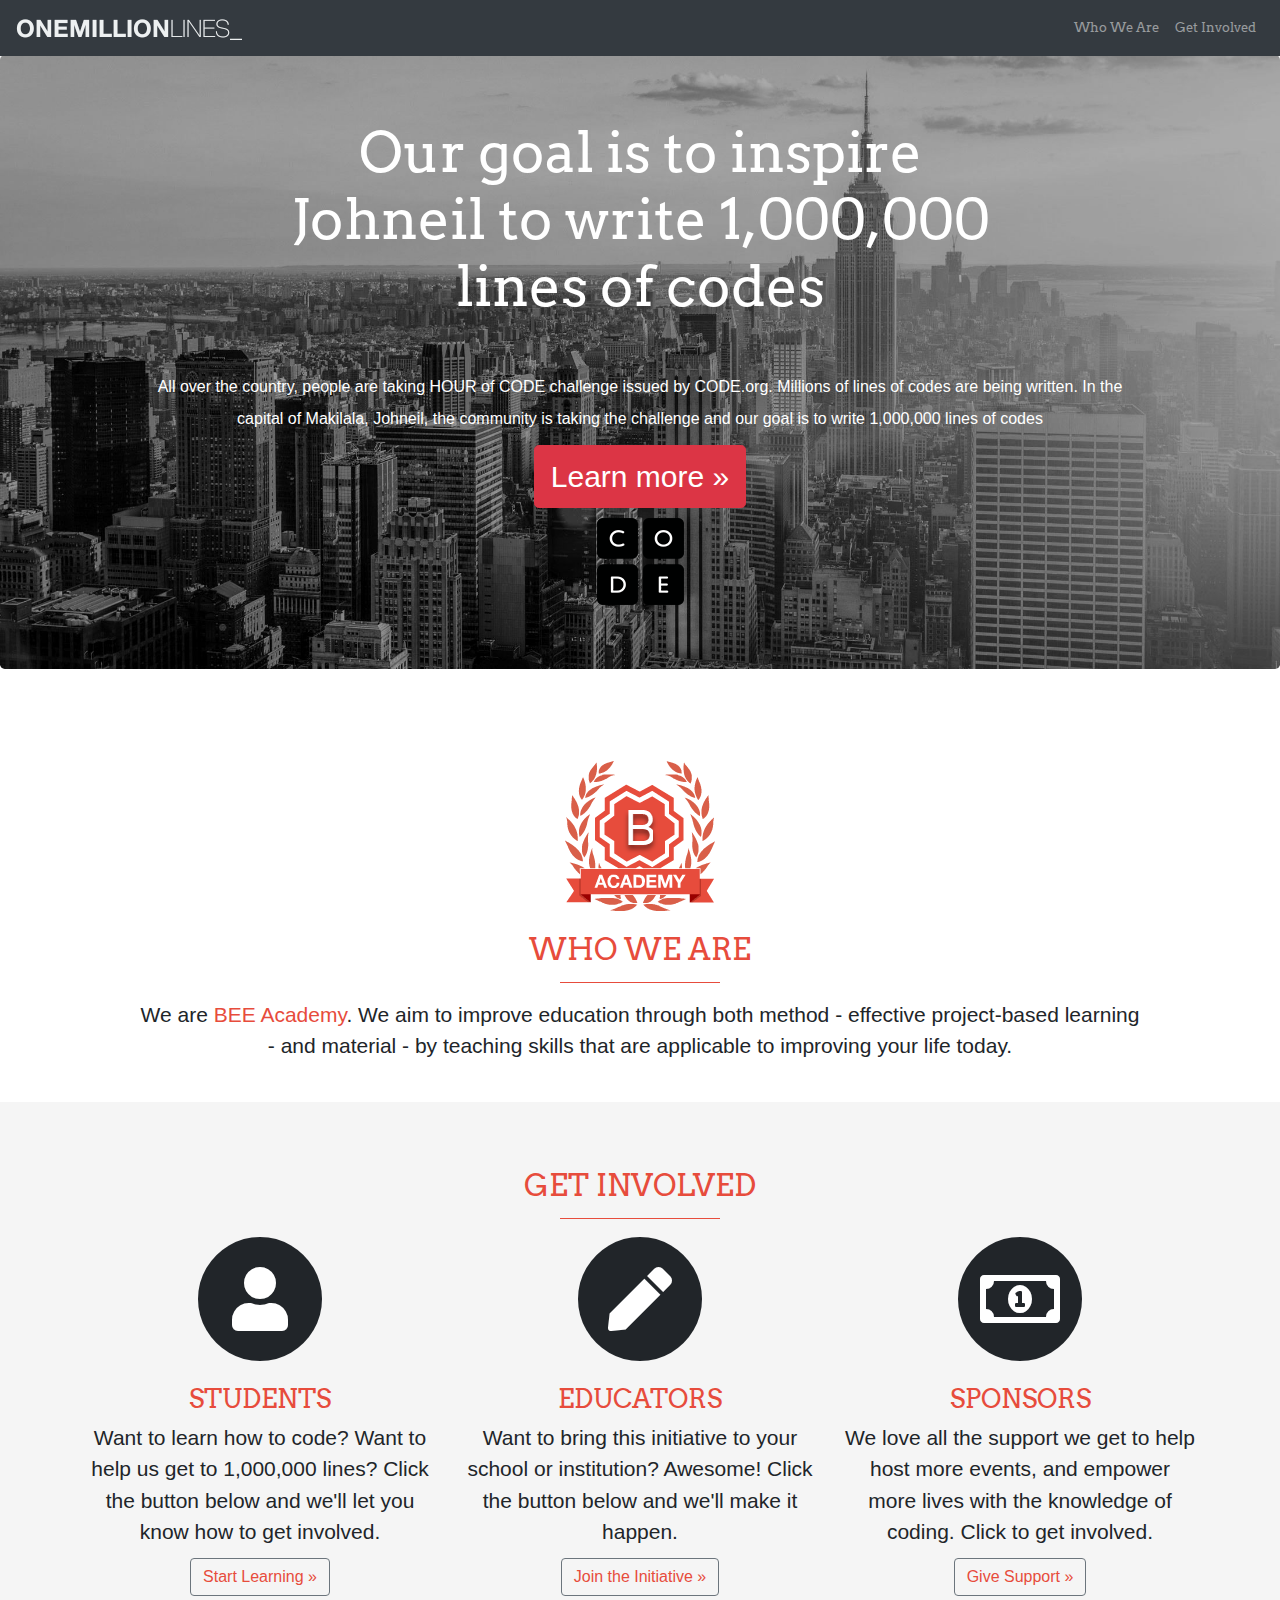
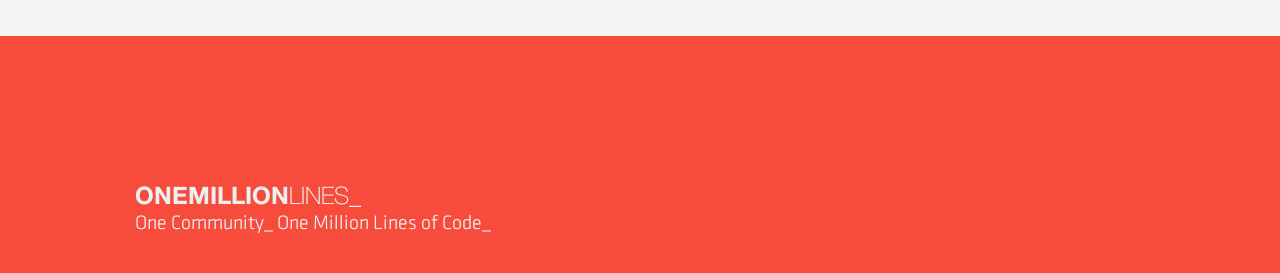
==== index.html @ c3abea28 "removed sample change" ====
<!doctype html>
<html lang="en">
  <head>
    <meta charset="utf-8">
    <meta name="viewport" content="width=device-width, initial-scale=1, shrink-to-fit=no">
    <meta name="description" content="">
    <meta name="author" content="">
    <link rel="icon" href="../../../../favicon.ico">

    <title>One Million Lines</title>

    <!-- Arvo Font and font-awesome -->
    <link href="https://fonts.googleapis.com/css?family=Arvo" rel="stylesheet">
    <link rel="stylesheet" href="fonts/font_awesome/css/all.css">

    <!-- Bootstrap core CSS -->
    <link href="css/bootstrap.min.css" rel="stylesheet">

    <!-- Custom styles for this template -->
    <link href="css/custom.css" rel="stylesheet">
  </head>

  <body data-spy="scroll" data-target=".navbar-collapse" data-offset="50">

    <nav class="navbar navbar-expand-md navbar-dark fixed-top bg-dark">
      <a class="navbar-brand" href="#"><img class="brand_sogo" src="images/top_logo.png" title="SoGo" alt="SoGo" ></a>
      <button class="navbar-toggler" type="button" data-toggle="collapse" data-target="#navbarsExampleDefault" aria-controls="navbarsExampleDefault" aria-expanded="false" aria-label="Toggle navigation">
        <span class="navbar-toggler-icon"></span>
      </button>

      <div class="collapse navbar-collapse" id="navbarsExampleDefault">
        <ul class="navbar-nav ml-auto">
          <li>
            <a class="nav-link" href="#who">Who We Are <span class="sr-only">(current)</span></a>
          </li>
          <li class="nav-item">
            <a class="nav-link" href="#get-involved">Get Involved</a>
          </li>
          <!--<li class="nav-item">
            <a class="nav-link disabled" href="#">Disabled</a>
          </li>-->
          <!--<li class="nav-item dropdown">
            <a class="nav-link dropdown-toggle" href="http://example.com" id="dropdown01" data-toggle="dropdown" aria-haspopup="true" aria-expanded="false">Dropdown</a>
            <div class="dropdown-menu" aria-labelledby="dropdown01">
              <a class="dropdown-item" href="#">Action</a>
              <a class="dropdown-item" href="#">Another action</a>
              <a class="dropdown-item" href="#">Something else here</a>
            </div>
          </li>-->
        </ul>
        <!--<form class="form-inline my-2 my-lg-0">
          <input class="form-control mr-sm-2" type="text" placeholder="Search" aria-label="Search">
          <button class="btn btn-outline-success my-2 my-sm-0" type="submit">Search</button>
        </form>-->
      </div>
    </nav>

    <main role="main">

      <!-- Main jumbotron for a primary marketing message or call to action -->
      <div class="jumbotron">
        <div class="container">
          <h1>Our goal is to inspire <br>Johneil to write 1,000,000</br> lines of codes</h1>         
          <p>All over the country, people are taking <strong>HOUR of CODE</strong> challenge issued by <strong>CODE.org</strong>. Millions of lines of codes are being written. In the capital of Makilala, Johneil, the community is taking the challenge and our goal is to write 1,000,000 lines of codes</p>
          <p><a class="btn btn-danger btn-lg" href="#" role="button">Learn more &raquo;</a></p>
          <img src="images/code.png" title="SoGo Logo" alt="sogo.org">
        </div>
      </div>
    <div id="who">
      <div class="container homepage">
        <img src="images/academy.png" alt="BEE Academy" title="BEE Academy">
        <h2>Who We Are</h2>
        <hr>
        <p>We are <a href="http://www.beeacademy.com" target="_blank">BEE Academy</a>. We aim to improve education through both method - effective project-based learning - and material - by teaching skills that are applicable to improving your life today.</p>

      </div>
    </div>

    <div id="get-involved">
      <div class="container homepage">
        <h2>Get Involved</h2>  
        <hr>    
        <div class="row">
          <div class="col-md-4">
            <span class="fa-stack fa-4x">
              <i class="fa fa-circle fa-stack-2x"></i>
              <i class="fa fa-user fa-stack-1x fa-inverse"></i>
            </span>
            <h3>Students</h3>
            <p class="column">Want to learn how to code? Want to help us get to 1,000,000 lines? Click the button below and we'll let you know how to get involved.</p>
            <p><a class="btn btn-sponsor" href="https://www.google.com/search?source=hp&ei=_tg-W_KwDonT0ATesYGgAw&q=sogo&oq=sogo&gs_l=psy-ab.3..0j0i131k1l2j0l7.1082.1459.0.2026.5.4.0.0.0.0.180.347.0j2.2.0..3..0...1.1.64.psy-ab..3.2.346.0...0.2SlMjYWk6yk" target="_blank" role="button">Start Learning &raquo;</a></p>
          </div>
          <div class="col-md-4">
            <span class="fa-stack fa-4x">
              <i class="fa fa-circle fa-stack-2x"></i>
              <i class="fa fa-pen fa-stack-1x fa-inverse"></i>
            </span>
            <h3 id="educator">Educators</h3>
            <p class="column">Want to bring this initiative to your school or institution? Awesome! Click the button below and we'll make it happen.</p>
            <p><a class="btn btn-sponsor" href="https://www.google.com/search?source=hp&ei=_tg-W_KwDonT0ATesYGgAw&q=sogo&oq=sogo&gs_l=psy-ab.3..0j0i131k1l2j0l7.1082.1459.0.2026.5.4.0.0.0.0.180.347.0j2.2.0..3..0...1.1.64.psy-ab..3.2.346.0...0.2SlMjYWk6yk" target="_blank" role="button">Join the Initiative &raquo;</a></p>
          </div>
          <div class="col-md-4">
            <span class="fa-stack fa-4x">
              <i class="fa fa-circle fa-stack-2x"></i>
              <i class="far fa-money-bill-alt fa-stack-1x fa-inverse"></i>
            </span>
            <h3>Sponsors</h3>
            <p class="column">We love all the support we get to help host more events, and empower more lives with the knowledge of coding. Click to get involved.</p>
            <p><a class="btn btn-sponsor" href="#">Give Support &raquo;</a></p>
          </div>
                   
        </div>
      </div>
        
    </div> <!-- /container -->

    </main>

    <footer>
      <div class="container">
        <p><img src="images/footer.png"></p>
      </div>
    </footer>

    <!-- Bootstrap core JavaScript
    ================================================== -->
    <!-- Placed at the end of the document so the pages load faster -->
    <script src="https://code.jquery.com/jquery-3.3.1.slim.min.js" integrity="sha384-q8i/X+965DzO0rT7abK41JStQIAqVgRVzpbzo5smXKp4YfRvH+8abtTE1Pi6jizo" crossorigin="anonymous"></script>
    <script>window.jQuery || document.write('<script src="../../assets/js/vendor/jquery-slim.min.js"><\/script>')</script>
    <script src="../../assets/js/vendor/popper.min.js"></script>
    <script src="js/bootstrap.min.js"></script>
  </body>
</html>
---- fonts/font_awesome/css/all.css ----
/*!
 * Font Awesome Free 5.1.0 by @fontawesome - https://fontawesome.com
 * License - https://fontawesome.com/license (Icons: CC BY 4.0, Fonts: SIL OFL 1.1, Code: MIT License)
 */
.fa,.fab,.fal,.far,.fas{-moz-osx-font-smoothing:grayscale;-webkit-font-smoothing:antialiased;display:inline-block;font-style:normal;font-variant:normal;text-rendering:auto;line-height:1}.fa-lg{font-size:1.33333em;line-height:.75em;vertical-align:-.0667em}.fa-xs{font-size:.75em}.fa-sm{font-size:.875em}.fa-1x{font-size:1em}.fa-2x{font-size:2em}.fa-3x{font-size:3em}.fa-4x{font-size:4em}.fa-5x{font-size:5em}.fa-6x{font-size:6em}.fa-7x{font-size:7em}.fa-8x{font-size:8em}.fa-9x{font-size:9em}.fa-10x{font-size:10em}.fa-fw{text-align:center;width:1.25em}.fa-ul{list-style-type:none;margin-left:2.5em;padding-left:0}.fa-ul>li{position:relative}.fa-li{left:-2em;position:absolute;text-align:center;width:2em;line-height:inherit}.fa-border{border:.08em solid #eee;border-radius:.1em;padding:.2em .25em .15em}.fa-pull-left{float:left}.fa-pull-right{float:right}.fa.fa-pull-left,.fab.fa-pull-left,.fal.fa-pull-left,.far.fa-pull-left,.fas.fa-pull-left{margin-right:.3em}.fa.fa-pull-right,.fab.fa-pull-right,.fal.fa-pull-right,.far.fa-pull-right,.fas.fa-pull-right{margin-left:.3em}.fa-spin{animation:a 2s infinite linear}.fa-pulse{animation:a 1s infinite steps(8)}@keyframes a{0%{transform:rotate(0deg)}to{transform:rotate(1turn)}}.fa-rotate-90{-ms-filter:"progid:DXImageTransform.Microsoft.BasicImage(rotation=1)";transform:rotate(90deg)}.fa-rotate-180{-ms-filter:"progid:DXImageTransform.Microsoft.BasicImage(rotation=2)";transform:rotate(180deg)}.fa-rotate-270{-ms-filter:"progid:DXImageTransform.Microsoft.BasicImage(rotation=3)";transform:rotate(270deg)}.fa-flip-horizontal{-ms-filter:"progid:DXImageTransform.Microsoft.BasicImage(rotation=0, mirror=1)";transform:scaleX(-1)}.fa-flip-vertical{transform:scaleY(-1)}.fa-flip-horizontal.fa-flip-vertical,.fa-flip-vertical{-ms-filter:"progid:DXImageTransform.Microsoft.BasicImage(rotation=2, mirror=1)"}.fa-flip-horizontal.fa-flip-vertical{transform:scale(-1)}:root .fa-flip-horizontal,:root .fa-flip-vertical,:root .fa-rotate-90,:root .fa-rotate-180,:root .fa-rotate-270{-webkit-filter:none;filter:none}.fa-stack{display:inline-block;height:2em;line-height:2em;position:relative;vertical-align:middle;width:2em}.fa-stack-1x,.fa-stack-2x{left:0;position:absolute;text-align:center;width:100%}.fa-stack-1x{line-height:inherit}.fa-stack-2x{font-size:2em}.fa-inverse{color:#fff}.fa-500px:before{content:"\f26e"}.fa-accessible-icon:before{content:"\f368"}.fa-accusoft:before{content:"\f369"}.fa-address-book:before{content:"\f2b9"}.fa-address-card:before{content:"\f2bb"}.fa-adjust:before{content:"\f042"}.fa-adn:before{content:"\f170"}.fa-adversal:before{content:"\f36a"}.fa-affiliatetheme:before{content:"\f36b"}.fa-algolia:before{content:"\f36c"}.fa-align-center:before{content:"\f037"}.fa-align-justify:before{content:"\f039"}.fa-align-left:before{content:"\f036"}.fa-align-right:before{content:"\f038"}.fa-allergies:before{content:"\f461"}.fa-amazon:before{content:"\f270"}.fa-amazon-pay:before{content:"\f42c"}.fa-ambulance:before{content:"\f0f9"}.fa-american-sign-language-interpreting:before{content:"\f2a3"}.fa-amilia:before{content:"\f36d"}.fa-anchor:before{content:"\f13d"}.fa-android:before{content:"\f17b"}.fa-angellist:before{content:"\f209"}.fa-angle-double-down:before{content:"\f103"}.fa-angle-double-left:before{content:"\f100"}.fa-angle-double-right:before{content:"\f101"}.fa-angle-double-up:before{content:"\f102"}.fa-angle-down:before{content:"\f107"}.fa-angle-left:before{content:"\f104"}.fa-angle-right:before{content:"\f105"}.fa-angle-up:before{content:"\f106"}.fa-angry:before{content:"\f556"}.fa-angrycreative:before{content:"\f36e"}.fa-angular:before{content:"\f420"}.fa-app-store:before{content:"\f36f"}.fa-app-store-ios:before{content:"\f370"}.fa-apper:before{content:"\f371"}.fa-apple:before{content:"\f179"}.fa-apple-pay:before{content:"\f415"}.fa-archive:before{content:"\f187"}.fa-archway:before{content:"\f557"}.fa-arrow-alt-circle-down:before{content:"\f358"}.fa-arrow-alt-circle-left:before{content:"\f359"}.fa-arrow-alt-circle-right:before{content:"\f35a"}.fa-arrow-alt-circle-up:before{content:"\f35b"}.fa-arrow-circle-down:before{content:"\f0ab"}.fa-arrow-circle-left:before{content:"\f0a8"}.fa-arrow-circle-right:before{content:"\f0a9"}.fa-arrow-circle-up:before{content:"\f0aa"}.fa-arrow-down:before{content:"\f063"}.fa-arrow-left:before{content:"\f060"}.fa-arrow-right:before{content:"\f061"}.fa-arrow-up:before{content:"\f062"}.fa-arrows-alt:before{content:"\f0b2"}.fa-arrows-alt-h:before{content:"\f337"}.fa-arrows-alt-v:before{content:"\f338"}.fa-assistive-listening-systems:before{content:"\f2a2"}.fa-asterisk:before{content:"\f069"}.fa-asymmetrik:before{content:"\f372"}.fa-at:before{content:"\f1fa"}.fa-atlas:before{content:"\f558"}.fa-audible:before{content:"\f373"}.fa-audio-description:before{content:"\f29e"}.fa-autoprefixer:before{content:"\f41c"}.fa-avianex:before{content:"\f374"}.fa-aviato:before{content:"\f421"}.fa-award:before{content:"\f559"}.fa-aws:before{content:"\f375"}.fa-backspace:before{content:"\f55a"}.fa-backward:before{content:"\f04a"}.fa-balance-scale:before{content:"\f24e"}.fa-ban:before{content:"\f05e"}.fa-band-aid:before{content:"\f462"}.fa-bandcamp:before{content:"\f2d5"}.fa-barcode:before{content:"\f02a"}.fa-bars:before{content:"\f0c9"}.fa-baseball-ball:before{content:"\f433"}.fa-basketball-ball:before{content:"\f434"}.fa-bath:before{content:"\f2cd"}.fa-battery-empty:before{content:"\f244"}.fa-battery-full:before{content:"\f240"}.fa-battery-half:before{content:"\f242"}.fa-battery-quarter:before{content:"\f243"}.fa-battery-three-quarters:before{content:"\f241"}.fa-bed:before{content:"\f236"}.fa-beer:before{content:"\f0fc"}.fa-behance:before{content:"\f1b4"}.fa-behance-square:before{content:"\f1b5"}.fa-bell:before{content:"\f0f3"}.fa-bell-slash:before{content:"\f1f6"}.fa-bezier-curve:before{content:"\f55b"}.fa-bicycle:before{content:"\f206"}.fa-bimobject:before{content:"\f378"}.fa-binoculars:before{content:"\f1e5"}.fa-birthday-cake:before{content:"\f1fd"}.fa-bitbucket:before{content:"\f171"}.fa-bitcoin:before{content:"\f379"}.fa-bity:before{content:"\f37a"}.fa-black-tie:before{content:"\f27e"}.fa-blackberry:before{content:"\f37b"}.fa-blender:before{content:"\f517"}.fa-blind:before{content:"\f29d"}.fa-blogger:before{content:"\f37c"}.fa-blogger-b:before{content:"\f37d"}.fa-bluetooth:before{content:"\f293"}.fa-bluetooth-b:before{content:"\f294"}.fa-bold:before{content:"\f032"}.fa-bolt:before{content:"\f0e7"}.fa-bomb:before{content:"\f1e2"}.fa-bong:before{content:"\f55c"}.fa-book:before{content:"\f02d"}.fa-book-open:before{content:"\f518"}.fa-bookmark:before{content:"\f02e"}.fa-bowling-ball:before{content:"\f436"}.fa-box:before{content:"\f466"}.fa-box-open:before{content:"\f49e"}.fa-boxes:before{content:"\f468"}.fa-braille:before{content:"\f2a1"}.fa-briefcase:before{content:"\f0b1"}.fa-briefcase-medical:before{content:"\f469"}.fa-broadcast-tower:before{content:"\f519"}.fa-broom:before{content:"\f51a"}.fa-brush:before{content:"\f55d"}.fa-btc:before{content:"\f15a"}.fa-bug:before{content:"\f188"}.fa-building:before{content:"\f1ad"}.fa-bullhorn:before{content:"\f0a1"}.fa-bullseye:before{content:"\f140"}.fa-burn:before{content:"\f46a"}.fa-buromobelexperte:before{content:"\f37f"}.fa-bus:before{content:"\f207"}.fa-bus-alt:before{content:"\f55e"}.fa-buysellads:before{content:"\f20d"}.fa-calculator:before{content:"\f1ec"}.fa-calendar:before{content:"\f133"}.fa-calendar-alt:before{content:"\f073"}.fa-calendar-check:before{content:"\f274"}.fa-calendar-minus:before{content:"\f272"}.fa-calendar-plus:before{content:"\f271"}.fa-calendar-times:before{content:"\f273"}.fa-camera:before{content:"\f030"}.fa-camera-retro:before{content:"\f083"}.fa-cannabis:before{content:"\f55f"}.fa-capsules:before{content:"\f46b"}.fa-car:before{content:"\f1b9"}.fa-caret-down:before{content:"\f0d7"}.fa-caret-left:before{content:"\f0d9"}.fa-caret-right:before{content:"\f0da"}.fa-caret-square-down:before{content:"\f150"}.fa-caret-square-left:before{content:"\f191"}.fa-caret-square-right:before{content:"\f152"}.fa-caret-square-up:before{content:"\f151"}.fa-caret-up:before{content:"\f0d8"}.fa-cart-arrow-down:before{content:"\f218"}.fa-cart-plus:before{content:"\f217"}.fa-cc-amazon-pay:before{content:"\f42d"}.fa-cc-amex:before{content:"\f1f3"}.fa-cc-apple-pay:before{content:"\f416"}.fa-cc-diners-club:before{content:"\f24c"}.fa-cc-discover:before{content:"\f1f2"}.fa-cc-jcb:before{content:"\f24b"}.fa-cc-mastercard:before{content:"\f1f1"}.fa-cc-paypal:before{content:"\f1f4"}.fa-cc-stripe:before{content:"\f1f5"}.fa-cc-visa:before{content:"\f1f0"}.fa-centercode:before{content:"\f380"}.fa-certificate:before{content:"\f0a3"}.fa-chalkboard:before{content:"\f51b"}.fa-chalkboard-teacher:before{content:"\f51c"}.fa-chart-area:before{content:"\f1fe"}.fa-chart-bar:before{content:"\f080"}.fa-chart-line:before{content:"\f201"}.fa-chart-pie:before{content:"\f200"}.fa-check:before{content:"\f00c"}.fa-check-circle:before{content:"\f058"}.fa-check-double:before{content:"\f560"}.fa-check-square:before{content:"\f14a"}.fa-chess:before{content:"\f439"}.fa-chess-bishop:before{content:"\f43a"}.fa-chess-board:before{content:"\f43c"}.fa-chess-king:before{content:"\f43f"}.fa-chess-knight:before{content:"\f441"}.fa-chess-pawn:before{content:"\f443"}.fa-chess-queen:before{content:"\f445"}.fa-chess-rook:before{content:"\f447"}.fa-chevron-circle-down:before{content:"\f13a"}.fa-chevron-circle-left:before{content:"\f137"}.fa-chevron-circle-right:before{content:"\f138"}.fa-chevron-circle-up:before{content:"\f139"}.fa-chevron-down:before{content:"\f078"}.fa-chevron-left:before{content:"\f053"}.fa-chevron-right:before{content:"\f054"}.fa-chevron-up:before{content:"\f077"}.fa-child:before{content:"\f1ae"}.fa-chrome:before{content:"\f268"}.fa-church:before{content:"\f51d"}.fa-circle:before{content:"\f111"}.fa-circle-notch:before{content:"\f1ce"}.fa-clipboard:before{content:"\f328"}.fa-clipboard-check:before{content:"\f46c"}.fa-clipboard-list:before{content:"\f46d"}.fa-clock:before{content:"\f017"}.fa-clone:before{content:"\f24d"}.fa-closed-captioning:before{content:"\f20a"}.fa-cloud:before{content:"\f0c2"}.fa-cloud-download-alt:before{content:"\f381"}.fa-cloud-upload-alt:before{content:"\f382"}.fa-cloudscale:before{content:"\f383"}.fa-cloudsmith:before{content:"\f384"}.fa-cloudversify:before{content:"\f385"}.fa-cocktail:before{content:"\f561"}.fa-code:before{content:"\f121"}.fa-code-branch:before{content:"\f126"}.fa-codepen:before{content:"\f1cb"}.fa-codiepie:before{content:"\f284"}.fa-coffee:before{content:"\f0f4"}.fa-cog:before{content:"\f013"}.fa-cogs:before{content:"\f085"}.fa-coins:before{content:"\f51e"}.fa-columns:before{content:"\f0db"}.fa-comment:before{content:"\f075"}.fa-comment-alt:before{content:"\f27a"}.fa-comment-dots:before{content:"\f4ad"}.fa-comment-slash:before{content:"\f4b3"}.fa-comments:before{content:"\f086"}.fa-compact-disc:before{content:"\f51f"}.fa-compass:before{content:"\f14e"}.fa-compress:before{content:"\f066"}.fa-concierge-bell:before{content:"\f562"}.fa-connectdevelop:before{content:"\f20e"}.fa-contao:before{content:"\f26d"}.fa-cookie:before{content:"\f563"}.fa-cookie-bite:before{content:"\f564"}.fa-copy:before{content:"\f0c5"}.fa-copyright:before{content:"\f1f9"}.fa-couch:before{content:"\f4b8"}.fa-cpanel:before{content:"\f388"}.fa-creative-commons:before{content:"\f25e"}.fa-creative-commons-by:before{content:"\f4e7"}.fa-creative-commons-nc:before{content:"\f4e8"}.fa-creative-commons-nc-eu:before{content:"\f4e9"}.fa-creative-commons-nc-jp:before{content:"\f4ea"}.fa-creative-commons-nd:before{content:"\f4eb"}.fa-creative-commons-pd:before{content:"\f4ec"}.fa-creative-commons-pd-alt:before{content:"\f4ed"}.fa-creative-commons-remix:before{content:"\f4ee"}.fa-creative-commons-sa:before{content:"\f4ef"}.fa-creative-commons-sampling:before{content:"\f4f0"}.fa-creative-commons-sampling-plus:before{content:"\f4f1"}.fa-creative-commons-share:before{content:"\f4f2"}.fa-credit-card:before{content:"\f09d"}.fa-crop:before{content:"\f125"}.fa-crop-alt:before{content:"\f565"}.fa-crosshairs:before{content:"\f05b"}.fa-crow:before{content:"\f520"}.fa-crown:before{content:"\f521"}.fa-css3:before{content:"\f13c"}.fa-css3-alt:before{content:"\f38b"}.fa-cube:before{content:"\f1b2"}.fa-cubes:before{content:"\f1b3"}.fa-cut:before{content:"\f0c4"}.fa-cuttlefish:before{content:"\f38c"}.fa-d-and-d:before{content:"\f38d"}.fa-dashcube:before{content:"\f210"}.fa-database:before{content:"\f1c0"}.fa-deaf:before{content:"\f2a4"}.fa-delicious:before{content:"\f1a5"}.fa-deploydog:before{content:"\f38e"}.fa-deskpro:before{content:"\f38f"}.fa-desktop:before{content:"\f108"}.fa-deviantart:before{content:"\f1bd"}.fa-diagnoses:before{content:"\f470"}.fa-dice:before{content:"\f522"}.fa-dice-five:before{content:"\f523"}.fa-dice-four:before{content:"\f524"}.fa-dice-one:before{content:"\f525"}.fa-dice-six:before{content:"\f526"}.fa-dice-three:before{content:"\f527"}.fa-dice-two:before{content:"\f528"}.fa-digg:before{content:"\f1a6"}.fa-digital-ocean:before{content:"\f391"}.fa-digital-tachograph:before{content:"\f566"}.fa-discord:before{content:"\f392"}.fa-discourse:before{content:"\f393"}.fa-divide:before{content:"\f529"}.fa-dizzy:before{content:"\f567"}.fa-dna:before{content:"\f471"}.fa-dochub:before{content:"\f394"}.fa-docker:before{content:"\f395"}.fa-dollar-sign:before{content:"\f155"}.fa-dolly:before{content:"\f472"}.fa-dolly-flatbed:before{content:"\f474"}.fa-donate:before{content:"\f4b9"}.fa-door-closed:before{content:"\f52a"}.fa-door-open:before{content:"\f52b"}.fa-dot-circle:before{content:"\f192"}.fa-dove:before{content:"\f4ba"}.fa-download:before{content:"\f019"}.fa-draft2digital:before{content:"\f396"}.fa-drafting-compass:before{content:"\f568"}.fa-dribbble:before{content:"\f17d"}.fa-dribbble-square:before{content:"\f397"}.fa-dropbox:before{content:"\f16b"}.fa-drum:before{content:"\f569"}.fa-drum-steelpan:before{content:"\f56a"}.fa-drupal:before{content:"\f1a9"}.fa-dumbbell:before{content:"\f44b"}.fa-dyalog:before{content:"\f399"}.fa-earlybirds:before{content:"\f39a"}.fa-ebay:before{content:"\f4f4"}.fa-edge:before{content:"\f282"}.fa-edit:before{content:"\f044"}.fa-eject:before{content:"\f052"}.fa-elementor:before{content:"\f430"}.fa-ellipsis-h:before{content:"\f141"}.fa-ellipsis-v:before{content:"\f142"}.fa-ember:before{content:"\f423"}.fa-empire:before{content:"\f1d1"}.fa-envelope:before{content:"\f0e0"}.fa-envelope-open:before{content:"\f2b6"}.fa-envelope-square:before{content:"\f199"}.fa-envira:before{content:"\f299"}.fa-equals:before{content:"\f52c"}.fa-eraser:before{content:"\f12d"}.fa-erlang:before{content:"\f39d"}.fa-ethereum:before{content:"\f42e"}.fa-etsy:before{content:"\f2d7"}.fa-euro-sign:before{content:"\f153"}.fa-exchange-alt:before{content:"\f362"}.fa-exclamation:before{content:"\f12a"}.fa-exclamation-circle:before{content:"\f06a"}.fa-exclamation-triangle:before{content:"\f071"}.fa-expand:before{content:"\f065"}.fa-expand-arrows-alt:before{content:"\f31e"}.fa-expeditedssl:before{content:"\f23e"}.fa-external-link-alt:before{content:"\f35d"}.fa-external-link-square-alt:before{content:"\f360"}.fa-eye:before{content:"\f06e"}.fa-eye-dropper:before{content:"\f1fb"}.fa-eye-slash:before{content:"\f070"}.fa-facebook:before{content:"\f09a"}.fa-facebook-f:before{content:"\f39e"}.fa-facebook-messenger:before{content:"\f39f"}.fa-facebook-square:before{content:"\f082"}.fa-fast-backward:before{content:"\f049"}.fa-fast-forward:before{content:"\f050"}.fa-fax:before{content:"\f1ac"}.fa-feather:before{content:"\f52d"}.fa-feather-alt:before{content:"\f56b"}.fa-female:before{content:"\f182"}.fa-fighter-jet:before{content:"\f0fb"}.fa-file:before{content:"\f15b"}.fa-file-alt:before{content:"\f15c"}.fa-file-archive:before{content:"\f1c6"}.fa-file-audio:before{content:"\f1c7"}.fa-file-code:before{content:"\f1c9"}.fa-file-contract:before{content:"\f56c"}.fa-file-download:before{content:"\f56d"}.fa-file-excel:before{content:"\f1c3"}.fa-file-export:before{content:"\f56e"}.fa-file-image:before{content:"\f1c5"}.fa-file-import:before{content:"\f56f"}.fa-file-invoice:before{content:"\f570"}.fa-file-invoice-dollar:before{content:"\f571"}.fa-file-medical:before{content:"\f477"}.fa-file-medical-alt:before{content:"\f478"}.fa-file-pdf:before{content:"\f1c1"}.fa-file-powerpoint:before{content:"\f1c4"}.fa-file-prescription:before{content:"\f572"}.fa-file-signature:before{content:"\f573"}.fa-file-upload:before{content:"\f574"}.fa-file-video:before{content:"\f1c8"}.fa-file-word:before{content:"\f1c2"}.fa-fill:before{content:"\f575"}.fa-fill-drip:before{content:"\f576"}.fa-film:before{content:"\f008"}.fa-filter:before{content:"\f0b0"}.fa-fingerprint:before{content:"\f577"}.fa-fire:before{content:"\f06d"}.fa-fire-extinguisher:before{content:"\f134"}.fa-firefox:before{content:"\f269"}.fa-first-aid:before{content:"\f479"}.fa-first-order:before{content:"\f2b0"}.fa-first-order-alt:before{content:"\f50a"}.fa-firstdraft:before{content:"\f3a1"}.fa-fish:before{content:"\f578"}.fa-flag:before{content:"\f024"}.fa-flag-checkered:before{content:"\f11e"}.fa-flask:before{content:"\f0c3"}.fa-flickr:before{content:"\f16e"}.fa-flipboard:before{content:"\f44d"}.fa-flushed:before{content:"\f579"}.fa-fly:before{content:"\f417"}.fa-folder:before{content:"\f07b"}.fa-folder-open:before{content:"\f07c"}.fa-font:before{content:"\f031"}.fa-font-awesome:before{content:"\f2b4"}.fa-font-awesome-alt:before{content:"\f35c"}.fa-font-awesome-flag:before{content:"\f425"}.fa-font-awesome-logo-full:before{content:"\f4e6"}.fa-fonticons:before{content:"\f280"}.fa-fonticons-fi:before{content:"\f3a2"}.fa-football-ball:before{content:"\f44e"}.fa-fort-awesome:before{content:"\f286"}.fa-fort-awesome-alt:before{content:"\f3a3"}.fa-forumbee:before{content:"\f211"}.fa-forward:before{content:"\f04e"}.fa-foursquare:before{content:"\f180"}.fa-free-code-camp:before{content:"\f2c5"}.fa-freebsd:before{content:"\f3a4"}.fa-frog:before{content:"\f52e"}.fa-frown:before{content:"\f119"}.fa-frown-open:before{content:"\f57a"}.fa-fulcrum:before{content:"\f50b"}.fa-futbol:before{content:"\f1e3"}.fa-galactic-republic:before{content:"\f50c"}.fa-galactic-senate:before{content:"\f50d"}.fa-gamepad:before{content:"\f11b"}.fa-gas-pump:before{content:"\f52f"}.fa-gavel:before{content:"\f0e3"}.fa-gem:before{content:"\f3a5"}.fa-genderless:before{content:"\f22d"}.fa-get-pocket:before{content:"\f265"}.fa-gg:before{content:"\f260"}.fa-gg-circle:before{content:"\f261"}.fa-gift:before{content:"\f06b"}.fa-git:before{content:"\f1d3"}.fa-git-square:before{content:"\f1d2"}.fa-github:before{content:"\f09b"}.fa-github-alt:before{content:"\f113"}.fa-github-square:before{content:"\f092"}.fa-gitkraken:before{content:"\f3a6"}.fa-gitlab:before{content:"\f296"}.fa-gitter:before{content:"\f426"}.fa-glass-martini:before{content:"\f000"}.fa-glass-martini-alt:before{content:"\f57b"}.fa-glasses:before{content:"\f530"}.fa-glide:before{content:"\f2a5"}.fa-glide-g:before{content:"\f2a6"}.fa-globe:before{content:"\f0ac"}.fa-globe-africa:before{content:"\f57c"}.fa-globe-americas:before{content:"\f57d"}.fa-globe-asia:before{content:"\f57e"}.fa-gofore:before{content:"\f3a7"}.fa-golf-ball:before{content:"\f450"}.fa-goodreads:before{content:"\f3a8"}.fa-goodreads-g:before{content:"\f3a9"}.fa-google:before{content:"\f1a0"}.fa-google-drive:before{content:"\f3aa"}.fa-google-play:before{content:"\f3ab"}.fa-google-plus:before{content:"\f2b3"}.fa-google-plus-g:before{content:"\f0d5"}.fa-google-plus-square:before{content:"\f0d4"}.fa-google-wallet:before{content:"\f1ee"}.fa-graduation-cap:before{content:"\f19d"}.fa-gratipay:before{content:"\f184"}.fa-grav:before{content:"\f2d6"}.fa-greater-than:before{content:"\f531"}.fa-greater-than-equal:before{content:"\f532"}.fa-grimace:before{content:"\f57f"}.fa-grin:before{content:"\f580"}.fa-grin-alt:before{content:"\f581"}.fa-grin-beam:before{content:"\f582"}.fa-grin-beam-sweat:before{content:"\f583"}.fa-grin-hearts:before{content:"\f584"}.fa-grin-squint:before{content:"\f585"}.fa-grin-squint-tears:before{content:"\f586"}.fa-grin-stars:before{content:"\f587"}.fa-grin-tears:before{content:"\f588"}.fa-grin-tongue:before{content:"\f589"}.fa-grin-tongue-squint:before{content:"\f58a"}.fa-grin-tongue-wink:before{content:"\f58b"}.fa-grin-wink:before{content:"\f58c"}.fa-grip-horizontal:before{content:"\f58d"}.fa-grip-vertical:before{content:"\f58e"}.fa-gripfire:before{content:"\f3ac"}.fa-grunt:before{content:"\f3ad"}.fa-gulp:before{content:"\f3ae"}.fa-h-square:before{content:"\f0fd"}.fa-hacker-news:before{content:"\f1d4"}.fa-hacker-news-square:before{content:"\f3af"}.fa-hand-holding:before{content:"\f4bd"}.fa-hand-holding-heart:before{content:"\f4be"}.fa-hand-holding-usd:before{content:"\f4c0"}.fa-hand-lizard:before{content:"\f258"}.fa-hand-paper:before{content:"\f256"}.fa-hand-peace:before{content:"\f25b"}.fa-hand-point-down:before{content:"\f0a7"}.fa-hand-point-left:before{content:"\f0a5"}.fa-hand-point-right:before{content:"\f0a4"}.fa-hand-point-up:before{content:"\f0a6"}.fa-hand-pointer:before{content:"\f25a"}.fa-hand-rock:before{content:"\f255"}.fa-hand-scissors:before{content:"\f257"}.fa-hand-spock:before{content:"\f259"}.fa-hands:before{content:"\f4c2"}.fa-hands-helping:before{content:"\f4c4"}.fa-handshake:before{content:"\f2b5"}.fa-hashtag:before{content:"\f292"}.fa-hdd:before{content:"\f0a0"}.fa-heading:before{content:"\f1dc"}.fa-headphones:before{content:"\f025"}.fa-headphones-alt:before{content:"\f58f"}.fa-headset:before{content:"\f590"}.fa-heart:before{content:"\f004"}.fa-heartbeat:before{content:"\f21e"}.fa-helicopter:before{content:"\f533"}.fa-highlighter:before{content:"\f591"}.fa-hips:before{content:"\f452"}.fa-hire-a-helper:before{content:"\f3b0"}.fa-history:before{content:"\f1da"}.fa-hockey-puck:before{content:"\f453"}.fa-home:before{content:"\f015"}.fa-hooli:before{content:"\f427"}.fa-hornbill:before{content:"\f592"}.fa-hospital:before{content:"\f0f8"}.fa-hospital-alt:before{content:"\f47d"}.fa-hospital-symbol:before{content:"\f47e"}.fa-hot-tub:before{content:"\f593"}.fa-hotel:before{content:"\f594"}.fa-hotjar:before{content:"\f3b1"}.fa-hourglass:before{content:"\f254"}.fa-hourglass-end:before{content:"\f253"}.fa-hourglass-half:before{content:"\f252"}.fa-hourglass-start:before{content:"\f251"}.fa-houzz:before{content:"\f27c"}.fa-html5:before{content:"\f13b"}.fa-hubspot:before{content:"\f3b2"}.fa-i-cursor:before{content:"\f246"}.fa-id-badge:before{content:"\f2c1"}.fa-id-card:before{content:"\f2c2"}.fa-id-card-alt:before{content:"\f47f"}.fa-image:before{content:"\f03e"}.fa-images:before{content:"\f302"}.fa-imdb:before{content:"\f2d8"}.fa-inbox:before{content:"\f01c"}.fa-indent:before{content:"\f03c"}.fa-industry:before{content:"\f275"}.fa-infinity:before{content:"\f534"}.fa-info:before{content:"\f129"}.fa-info-circle:before{content:"\f05a"}.fa-instagram:before{content:"\f16d"}.fa-internet-explorer:before{content:"\f26b"}.fa-ioxhost:before{content:"\f208"}.fa-italic:before{content:"\f033"}.fa-itunes:before{content:"\f3b4"}.fa-itunes-note:before{content:"\f3b5"}.fa-java:before{content:"\f4e4"}.fa-jedi-order:before{content:"\f50e"}.fa-jenkins:before{content:"\f3b6"}.fa-joget:before{content:"\f3b7"}.fa-joint:before{content:"\f595"}.fa-joomla:before{content:"\f1aa"}.fa-js:before{content:"\f3b8"}.fa-js-square:before{content:"\f3b9"}.fa-jsfiddle:before{content:"\f1cc"}.fa-key:before{content:"\f084"}.fa-keybase:before{content:"\f4f5"}.fa-keyboard:before{content:"\f11c"}.fa-keycdn:before{content:"\f3ba"}.fa-kickstarter:before{content:"\f3bb"}.fa-kickstarter-k:before{content:"\f3bc"}.fa-kiss:before{content:"\f596"}.fa-kiss-beam:before{content:"\f597"}.fa-kiss-wink-heart:before{content:"\f598"}.fa-kiwi-bird:before{content:"\f535"}.fa-korvue:before{content:"\f42f"}.fa-language:before{content:"\f1ab"}.fa-laptop:before{content:"\f109"}.fa-laravel:before{content:"\f3bd"}.fa-lastfm:before{content:"\f202"}.fa-lastfm-square:before{content:"\f203"}.fa-laugh:before{content:"\f599"}.fa-laugh-beam:before{content:"\f59a"}.fa-laugh-squint:before{content:"\f59b"}.fa-laugh-wink:before{content:"\f59c"}.fa-leaf:before{content:"\f06c"}.fa-leanpub:before{content:"\f212"}.fa-lemon:before{content:"\f094"}.fa-less:before{content:"\f41d"}.fa-less-than:before{content:"\f536"}.fa-less-than-equal:before{content:"\f537"}.fa-level-down-alt:before{content:"\f3be"}.fa-level-up-alt:before{content:"\f3bf"}.fa-life-ring:before{content:"\f1cd"}.fa-lightbulb:before{content:"\f0eb"}.fa-line:before{content:"\f3c0"}.fa-link:before{content:"\f0c1"}.fa-linkedin:before{content:"\f08c"}.fa-linkedin-in:before{content:"\f0e1"}.fa-linode:before{content:"\f2b8"}.fa-linux:before{content:"\f17c"}.fa-lira-sign:before{content:"\f195"}.fa-list:before{content:"\f03a"}.fa-list-alt:before{content:"\f022"}.fa-list-ol:before{content:"\f0cb"}.fa-list-ul:before{content:"\f0ca"}.fa-location-arrow:before{content:"\f124"}.fa-lock:before{content:"\f023"}.fa-lock-open:before{content:"\f3c1"}.fa-long-arrow-alt-down:before{content:"\f309"}.fa-long-arrow-alt-left:before{content:"\f30a"}.fa-long-arrow-alt-right:before{content:"\f30b"}.fa-long-arrow-alt-up:before{content:"\f30c"}.fa-low-vision:before{content:"\f2a8"}.fa-luggage-cart:before{content:"\f59d"}.fa-lyft:before{content:"\f3c3"}.fa-magento:before{content:"\f3c4"}.fa-magic:before{content:"\f0d0"}.fa-magnet:before{content:"\f076"}.fa-mailchimp:before{content:"\f59e"}.fa-male:before{content:"\f183"}.fa-mandalorian:before{content:"\f50f"}.fa-map:before{content:"\f279"}.fa-map-marked:before{content:"\f59f"}.fa-map-marked-alt:before{content:"\f5a0"}.fa-map-marker:before{content:"\f041"}.fa-map-marker-alt:before{content:"\f3c5"}.fa-map-pin:before{content:"\f276"}.fa-map-signs:before{content:"\f277"}.fa-marker:before{content:"\f5a1"}.fa-mars:before{content:"\f222"}.fa-mars-double:before{content:"\f227"}.fa-mars-stroke:before{content:"\f229"}.fa-mars-stroke-h:before{content:"\f22b"}.fa-mars-stroke-v:before{content:"\f22a"}.fa-mastodon:before{content:"\f4f6"}.fa-maxcdn:before{content:"\f136"}.fa-medal:before{content:"\f5a2"}.fa-medapps:before{content:"\f3c6"}.fa-medium:before{content:"\f23a"}.fa-medium-m:before{content:"\f3c7"}.fa-medkit:before{content:"\f0fa"}.fa-medrt:before{content:"\f3c8"}.fa-meetup:before{content:"\f2e0"}.fa-megaport:before{content:"\f5a3"}.fa-meh:before{content:"\f11a"}.fa-meh-blank:before{content:"\f5a4"}.fa-meh-rolling-eyes:before{content:"\f5a5"}.fa-memory:before{content:"\f538"}.fa-mercury:before{content:"\f223"}.fa-microchip:before{content:"\f2db"}.fa-microphone:before{content:"\f130"}.fa-microphone-alt:before{content:"\f3c9"}.fa-microphone-alt-slash:before{content:"\f539"}.fa-microphone-slash:before{content:"\f131"}.fa-microsoft:before{content:"\f3ca"}.fa-minus:before{content:"\f068"}.fa-minus-circle:before{content:"\f056"}.fa-minus-square:before{content:"\f146"}.fa-mix:before{content:"\f3cb"}.fa-mixcloud:before{content:"\f289"}.fa-mizuni:before{content:"\f3cc"}.fa-mobile:before{content:"\f10b"}.fa-mobile-alt:before{content:"\f3cd"}.fa-modx:before{content:"\f285"}.fa-monero:before{content:"\f3d0"}.fa-money-bill:before{content:"\f0d6"}.fa-money-bill-alt:before{content:"\f3d1"}.fa-money-bill-wave:before{content:"\f53a"}.fa-money-bill-wave-alt:before{content:"\f53b"}.fa-money-check:before{content:"\f53c"}.fa-money-check-alt:before{content:"\f53d"}.fa-monument:before{content:"\f5a6"}.fa-moon:before{content:"\f186"}.fa-mortar-pestle:before{content:"\f5a7"}.fa-motorcycle:before{content:"\f21c"}.fa-mouse-pointer:before{content:"\f245"}.fa-music:before{content:"\f001"}.fa-napster:before{content:"\f3d2"}.fa-neuter:before{content:"\f22c"}.fa-newspaper:before{content:"\f1ea"}.fa-nimblr:before{content:"\f5a8"}.fa-nintendo-switch:before{content:"\f418"}.fa-node:before{content:"\f419"}.fa-node-js:before{content:"\f3d3"}.fa-not-equal:before{content:"\f53e"}.fa-notes-medical:before{content:"\f481"}.fa-npm:before{content:"\f3d4"}.fa-ns8:before{content:"\f3d5"}.fa-nutritionix:before{content:"\f3d6"}.fa-object-group:before{content:"\f247"}.fa-object-ungroup:before{content:"\f248"}.fa-odnoklassniki:before{content:"\f263"}.fa-odnoklassniki-square:before{content:"\f264"}.fa-old-republic:before{content:"\f510"}.fa-opencart:before{content:"\f23d"}.fa-openid:before{content:"\f19b"}.fa-opera:before{content:"\f26a"}.fa-optin-monster:before{content:"\f23c"}.fa-osi:before{content:"\f41a"}.fa-outdent:before{content:"\f03b"}.fa-page4:before{content:"\f3d7"}.fa-pagelines:before{content:"\f18c"}.fa-paint-brush:before{content:"\f1fc"}.fa-paint-roller:before{content:"\f5aa"}.fa-palette:before{content:"\f53f"}.fa-palfed:before{content:"\f3d8"}.fa-pallet:before{content:"\f482"}.fa-paper-plane:before{content:"\f1d8"}.fa-paperclip:before{content:"\f0c6"}.fa-parachute-box:before{content:"\f4cd"}.fa-paragraph:before{content:"\f1dd"}.fa-parking:before{content:"\f540"}.fa-passport:before{content:"\f5ab"}.fa-paste:before{content:"\f0ea"}.fa-patreon:before{content:"\f3d9"}.fa-pause:before{content:"\f04c"}.fa-pause-circle:before{content:"\f28b"}.fa-paw:before{content:"\f1b0"}.fa-paypal:before{content:"\f1ed"}.fa-pen:before{content:"\f304"}.fa-pen-alt:before{content:"\f305"}.fa-pen-fancy:before{content:"\f5ac"}.fa-pen-nib:before{content:"\f5ad"}.fa-pen-square:before{content:"\f14b"}.fa-pencil-alt:before{content:"\f303"}.fa-pencil-ruler:before{content:"\f5ae"}.fa-people-carry:before{content:"\f4ce"}.fa-percent:before{content:"\f295"}.fa-percentage:before{content:"\f541"}.fa-periscope:before{content:"\f3da"}.fa-phabricator:before{content:"\f3db"}.fa-phoenix-framework:before{content:"\f3dc"}.fa-phoenix-squadron:before{content:"\f511"}.fa-phone:before{content:"\f095"}.fa-phone-slash:before{content:"\f3dd"}.fa-phone-square:before{content:"\f098"}.fa-phone-volume:before{content:"\f2a0"}.fa-php:before{content:"\f457"}.fa-pied-piper:before{content:"\f2ae"}.fa-pied-piper-alt:before{content:"\f1a8"}.fa-pied-piper-hat:before{content:"\f4e5"}.fa-pied-piper-pp:before{content:"\f1a7"}.fa-piggy-bank:before{content:"\f4d3"}.fa-pills:before{content:"\f484"}.fa-pinterest:before{content:"\f0d2"}.fa-pinterest-p:before{content:"\f231"}.fa-pinterest-square:before{content:"\f0d3"}.fa-plane:before{content:"\f072"}.fa-plane-arrival:before{content:"\f5af"}.fa-plane-departure:before{content:"\f5b0"}.fa-play:before{content:"\f04b"}.fa-play-circle:before{content:"\f144"}.fa-playstation:before{content:"\f3df"}.fa-plug:before{content:"\f1e6"}.fa-plus:before{content:"\f067"}.fa-plus-circle:before{content:"\f055"}.fa-plus-square:before{content:"\f0fe"}.fa-podcast:before{content:"\f2ce"}.fa-poo:before{content:"\f2fe"}.fa-portrait:before{content:"\f3e0"}.fa-pound-sign:before{content:"\f154"}.fa-power-off:before{content:"\f011"}.fa-prescription:before{content:"\f5b1"}.fa-prescription-bottle:before{content:"\f485"}.fa-prescription-bottle-alt:before{content:"\f486"}.fa-print:before{content:"\f02f"}.fa-procedures:before{content:"\f487"}.fa-product-hunt:before{content:"\f288"}.fa-project-diagram:before{content:"\f542"}.fa-pushed:before{content:"\f3e1"}.fa-puzzle-piece:before{content:"\f12e"}.fa-python:before{content:"\f3e2"}.fa-qq:before{content:"\f1d6"}.fa-qrcode:before{content:"\f029"}.fa-question:before{content:"\f128"}.fa-question-circle:before{content:"\f059"}.fa-quidditch:before{content:"\f458"}.fa-quinscape:before{content:"\f459"}.fa-quora:before{content:"\f2c4"}.fa-quote-left:before{content:"\f10d"}.fa-quote-right:before{content:"\f10e"}.fa-r-project:before{content:"\f4f7"}.fa-random:before{content:"\f074"}.fa-ravelry:before{content:"\f2d9"}.fa-react:before{content:"\f41b"}.fa-readme:before{content:"\f4d5"}.fa-rebel:before{content:"\f1d0"}.fa-receipt:before{content:"\f543"}.fa-recycle:before{content:"\f1b8"}.fa-red-river:before{content:"\f3e3"}.fa-reddit:before{content:"\f1a1"}.fa-reddit-alien:before{content:"\f281"}.fa-reddit-square:before{content:"\f1a2"}.fa-redo:before{content:"\f01e"}.fa-redo-alt:before{content:"\f2f9"}.fa-registered:before{content:"\f25d"}.fa-rendact:before{content:"\f3e4"}.fa-renren:before{content:"\f18b"}.fa-reply:before{content:"\f3e5"}.fa-reply-all:before{content:"\f122"}.fa-replyd:before{content:"\f3e6"}.fa-researchgate:before{content:"\f4f8"}.fa-resolving:before{content:"\f3e7"}.fa-retweet:before{content:"\f079"}.fa-ribbon:before{content:"\f4d6"}.fa-road:before{content:"\f018"}.fa-robot:before{content:"\f544"}.fa-rocket:before{content:"\f135"}.fa-rocketchat:before{content:"\f3e8"}.fa-rockrms:before{content:"\f3e9"}.fa-rss:before{content:"\f09e"}.fa-rss-square:before{content:"\f143"}.fa-ruble-sign:before{content:"\f158"}.fa-ruler:before{content:"\f545"}.fa-ruler-combined:before{content:"\f546"}.fa-ruler-horizontal:before{content:"\f547"}.fa-ruler-vertical:before{content:"\f548"}.fa-rupee-sign:before{content:"\f156"}.fa-sad-cry:before{content:"\f5b3"}.fa-sad-tear:before{content:"\f5b4"}.fa-safari:before{content:"\f267"}.fa-sass:before{content:"\f41e"}.fa-save:before{content:"\f0c7"}.fa-schlix:before{content:"\f3ea"}.fa-school:before{content:"\f549"}.fa-screwdriver:before{content:"\f54a"}.fa-scribd:before{content:"\f28a"}.fa-search:before{content:"\f002"}.fa-search-minus:before{content:"\f010"}.fa-search-plus:before{content:"\f00e"}.fa-searchengin:before{content:"\f3eb"}.fa-seedling:before{content:"\f4d8"}.fa-sellcast:before{content:"\f2da"}.fa-sellsy:before{content:"\f213"}.fa-server:before{content:"\f233"}.fa-servicestack:before{content:"\f3ec"}.fa-share:before{content:"\f064"}.fa-share-alt:before{content:"\f1e0"}.fa-share-alt-square:before{content:"\f1e1"}.fa-share-square:before{content:"\f14d"}.fa-shekel-sign:before{content:"\f20b"}.fa-shield-alt:before{content:"\f3ed"}.fa-ship:before{content:"\f21a"}.fa-shipping-fast:before{content:"\f48b"}.fa-shirtsinbulk:before{content:"\f214"}.fa-shoe-prints:before{content:"\f54b"}.fa-shopping-bag:before{content:"\f290"}.fa-shopping-basket:before{content:"\f291"}.fa-shopping-cart:before{content:"\f07a"}.fa-shopware:before{content:"\f5b5"}.fa-shower:before{content:"\f2cc"}.fa-shuttle-van:before{content:"\f5b6"}.fa-sign:before{content:"\f4d9"}.fa-sign-in-alt:before{content:"\f2f6"}.fa-sign-language:before{content:"\f2a7"}.fa-sign-out-alt:before{content:"\f2f5"}.fa-signal:before{content:"\f012"}.fa-signature:before{content:"\f5b7"}.fa-simplybuilt:before{content:"\f215"}.fa-sistrix:before{content:"\f3ee"}.fa-sitemap:before{content:"\f0e8"}.fa-sith:before{content:"\f512"}.fa-skull:before{content:"\f54c"}.fa-skyatlas:before{content:"\f216"}.fa-skype:before{content:"\f17e"}.fa-slack:before{content:"\f198"}.fa-slack-hash:before{content:"\f3ef"}.fa-sliders-h:before{content:"\f1de"}.fa-slideshare:before{content:"\f1e7"}.fa-smile:before{content:"\f118"}.fa-smile-beam:before{content:"\f5b8"}.fa-smile-wink:before{content:"\f4da"}.fa-smoking:before{content:"\f48d"}.fa-smoking-ban:before{content:"\f54d"}.fa-snapchat:before{content:"\f2ab"}.fa-snapchat-ghost:before{content:"\f2ac"}.fa-snapchat-square:before{content:"\f2ad"}.fa-snowflake:before{content:"\f2dc"}.fa-solar-panel:before{content:"\f5ba"}.fa-sort:before{content:"\f0dc"}.fa-sort-alpha-down:before{content:"\f15d"}.fa-sort-alpha-up:before{content:"\f15e"}.fa-sort-amount-down:before{content:"\f160"}.fa-sort-amount-up:before{content:"\f161"}.fa-sort-down:before{content:"\f0dd"}.fa-sort-numeric-down:before{content:"\f162"}.fa-sort-numeric-up:before{content:"\f163"}.fa-sort-up:before{content:"\f0de"}.fa-soundcloud:before{content:"\f1be"}.fa-spa:before{content:"\f5bb"}.fa-space-shuttle:before{content:"\f197"}.fa-speakap:before{content:"\f3f3"}.fa-spinner:before{content:"\f110"}.fa-splotch:before{content:"\f5bc"}.fa-spotify:before{content:"\f1bc"}.fa-spray-can:before{content:"\f5bd"}.fa-square:before{content:"\f0c8"}.fa-square-full:before{content:"\f45c"}.fa-squarespace:before{content:"\f5be"}.fa-stack-exchange:before{content:"\f18d"}.fa-stack-overflow:before{content:"\f16c"}.fa-stamp:before{content:"\f5bf"}.fa-star:before{content:"\f005"}.fa-star-half:before{content:"\f089"}.fa-star-half-alt:before{content:"\f5c0"}.fa-staylinked:before{content:"\f3f5"}.fa-steam:before{content:"\f1b6"}.fa-steam-square:before{content:"\f1b7"}.fa-steam-symbol:before{content:"\f3f6"}.fa-step-backward:before{content:"\f048"}.fa-step-forward:before{content:"\f051"}.fa-stethoscope:before{content:"\f0f1"}.fa-sticker-mule:before{content:"\f3f7"}.fa-sticky-note:before{content:"\f249"}.fa-stop:before{content:"\f04d"}.fa-stop-circle:before{content:"\f28d"}.fa-stopwatch:before{content:"\f2f2"}.fa-store:before{content:"\f54e"}.fa-store-alt:before{content:"\f54f"}.fa-strava:before{content:"\f428"}.fa-stream:before{content:"\f550"}.fa-street-view:before{content:"\f21d"}.fa-strikethrough:before{content:"\f0cc"}.fa-stripe:before{content:"\f429"}.fa-stripe-s:before{content:"\f42a"}.fa-stroopwafel:before{content:"\f551"}.fa-studiovinari:before{content:"\f3f8"}.fa-stumbleupon:before{content:"\f1a4"}.fa-stumbleupon-circle:before{content:"\f1a3"}.fa-subscript:before{content:"\f12c"}.fa-subway:before{content:"\f239"}.fa-suitcase:before{content:"\f0f2"}.fa-suitcase-rolling:before{content:"\f5c1"}.fa-sun:before{content:"\f185"}.fa-superpowers:before{content:"\f2dd"}.fa-superscript:before{content:"\f12b"}.fa-supple:before{content:"\f3f9"}.fa-surprise:before{content:"\f5c2"}.fa-swatchbook:before{content:"\f5c3"}.fa-swimmer:before{content:"\f5c4"}.fa-swimming-pool:before{content:"\f5c5"}.fa-sync:before{content:"\f021"}.fa-sync-alt:before{content:"\f2f1"}.fa-syringe:before{content:"\f48e"}.fa-table:before{content:"\f0ce"}.fa-table-tennis:before{content:"\f45d"}.fa-tablet:before{content:"\f10a"}.fa-tablet-alt:before{content:"\f3fa"}.fa-tablets:before{content:"\f490"}.fa-tachometer-alt:before{content:"\f3fd"}.fa-tag:before{content:"\f02b"}.fa-tags:before{content:"\f02c"}.fa-tape:before{content:"\f4db"}.fa-tasks:before{content:"\f0ae"}.fa-taxi:before{content:"\f1ba"}.fa-teamspeak:before{content:"\f4f9"}.fa-telegram:before{content:"\f2c6"}.fa-telegram-plane:before{content:"\f3fe"}.fa-tencent-weibo:before{content:"\f1d5"}.fa-terminal:before{content:"\f120"}.fa-text-height:before{content:"\f034"}.fa-text-width:before{content:"\f035"}.fa-th:before{content:"\f00a"}.fa-th-large:before{content:"\f009"}.fa-th-list:before{content:"\f00b"}.fa-themeco:before{content:"\f5c6"}.fa-themeisle:before{content:"\f2b2"}.fa-thermometer:before{content:"\f491"}.fa-thermometer-empty:before{content:"\f2cb"}.fa-thermometer-full:before{content:"\f2c7"}.fa-thermometer-half:before{content:"\f2c9"}.fa-thermometer-quarter:before{content:"\f2ca"}.fa-thermometer-three-quarters:before{content:"\f2c8"}.fa-thumbs-down:before{content:"\f165"}.fa-thumbs-up:before{content:"\f164"}.fa-thumbtack:before{content:"\f08d"}.fa-ticket-alt:before{content:"\f3ff"}.fa-times:before{content:"\f00d"}.fa-times-circle:before{content:"\f057"}.fa-tint:before{content:"\f043"}.fa-tint-slash:before{content:"\f5c7"}.fa-tired:before{content:"\f5c8"}.fa-toggle-off:before{content:"\f204"}.fa-toggle-on:before{content:"\f205"}.fa-toolbox:before{content:"\f552"}.fa-tooth:before{content:"\f5c9"}.fa-trade-federation:before{content:"\f513"}.fa-trademark:before{content:"\f25c"}.fa-train:before{content:"\f238"}.fa-transgender:before{content:"\f224"}.fa-transgender-alt:before{content:"\f225"}.fa-trash:before{content:"\f1f8"}.fa-trash-alt:before{content:"\f2ed"}.fa-tree:before{content:"\f1bb"}.fa-trello:before{content:"\f181"}.fa-tripadvisor:before{content:"\f262"}.fa-trophy:before{content:"\f091"}.fa-truck:before{content:"\f0d1"}.fa-truck-loading:before{content:"\f4de"}.fa-truck-moving:before{content:"\f4df"}.fa-tshirt:before{content:"\f553"}.fa-tty:before{content:"\f1e4"}.fa-tumblr:before{content:"\f173"}.fa-tumblr-square:before{content:"\f174"}.fa-tv:before{content:"\f26c"}.fa-twitch:before{content:"\f1e8"}.fa-twitter:before{content:"\f099"}.fa-twitter-square:before{content:"\f081"}.fa-typo3:before{content:"\f42b"}.fa-uber:before{content:"\f402"}.fa-uikit:before{content:"\f403"}.fa-umbrella:before{content:"\f0e9"}.fa-umbrella-beach:before{content:"\f5ca"}.fa-underline:before{content:"\f0cd"}.fa-undo:before{content:"\f0e2"}.fa-undo-alt:before{content:"\f2ea"}.fa-uniregistry:before{content:"\f404"}.fa-universal-access:before{content:"\f29a"}.fa-university:before{content:"\f19c"}.fa-unlink:before{content:"\f127"}.fa-unlock:before{content:"\f09c"}.fa-unlock-alt:before{content:"\f13e"}.fa-untappd:before{content:"\f405"}.fa-upload:before{content:"\f093"}.fa-usb:before{content:"\f287"}.fa-user:before{content:"\f007"}.fa-user-alt:before{content:"\f406"}.fa-user-alt-slash:before{content:"\f4fa"}.fa-user-astronaut:before{content:"\f4fb"}.fa-user-check:before{content:"\f4fc"}.fa-user-circle:before{content:"\f2bd"}.fa-user-clock:before{content:"\f4fd"}.fa-user-cog:before{content:"\f4fe"}.fa-user-edit:before{content:"\f4ff"}.fa-user-friends:before{content:"\f500"}.fa-user-graduate:before{content:"\f501"}.fa-user-lock:before{content:"\f502"}.fa-user-md:before{content:"\f0f0"}.fa-user-minus:before{content:"\f503"}.fa-user-ninja:before{content:"\f504"}.fa-user-plus:before{content:"\f234"}.fa-user-secret:before{content:"\f21b"}.fa-user-shield:before{content:"\f505"}.fa-user-slash:before{content:"\f506"}.fa-user-tag:before{content:"\f507"}.fa-user-tie:before{content:"\f508"}.fa-user-times:before{content:"\f235"}.fa-users:before{content:"\f0c0"}.fa-users-cog:before{content:"\f509"}.fa-ussunnah:before{content:"\f407"}.fa-utensil-spoon:before{content:"\f2e5"}.fa-utensils:before{content:"\f2e7"}.fa-vaadin:before{content:"\f408"}.fa-vector-square:before{content:"\f5cb"}.fa-venus:before{content:"\f221"}.fa-venus-double:before{content:"\f226"}.fa-venus-mars:before{content:"\f228"}.fa-viacoin:before{content:"\f237"}.fa-viadeo:before{content:"\f2a9"}.fa-viadeo-square:before{content:"\f2aa"}.fa-vial:before{content:"\f492"}.fa-vials:before{content:"\f493"}.fa-viber:before{content:"\f409"}.fa-video:before{content:"\f03d"}.fa-video-slash:before{content:"\f4e2"}.fa-vimeo:before{content:"\f40a"}.fa-vimeo-square:before{content:"\f194"}.fa-vimeo-v:before{content:"\f27d"}.fa-vine:before{content:"\f1ca"}.fa-vk:before{content:"\f189"}.fa-vnv:before{content:"\f40b"}.fa-volleyball-ball:before{content:"\f45f"}.fa-volume-down:before{content:"\f027"}.fa-volume-off:before{content:"\f026"}.fa-volume-up:before{content:"\f028"}.fa-vuejs:before{content:"\f41f"}.fa-walking:before{content:"\f554"}.fa-wallet:before{content:"\f555"}.fa-warehouse:before{content:"\f494"}.fa-weebly:before{content:"\f5cc"}.fa-weibo:before{content:"\f18a"}.fa-weight:before{content:"\f496"}.fa-weight-hanging:before{content:"\f5cd"}.fa-weixin:before{content:"\f1d7"}.fa-whatsapp:before{content:"\f232"}.fa-whatsapp-square:before{content:"\f40c"}.fa-wheelchair:before{content:"\f193"}.fa-whmcs:before{content:"\f40d"}.fa-wifi:before{content:"\f1eb"}.fa-wikipedia-w:before{content:"\f266"}.fa-window-close:before{content:"\f410"}.fa-window-maximize:before{content:"\f2d0"}.fa-window-minimize:before{content:"\f2d1"}.fa-window-restore:before{content:"\f2d2"}.fa-windows:before{content:"\f17a"}.fa-wine-glass:before{content:"\f4e3"}.fa-wine-glass-alt:before{content:"\f5ce"}.fa-wix:before{content:"\f5cf"}.fa-wolf-pack-battalion:before{content:"\f514"}.fa-won-sign:before{content:"\f159"}.fa-wordpress:before{content:"\f19a"}.fa-wordpress-simple:before{content:"\f411"}.fa-wpbeginner:before{content:"\f297"}.fa-wpexplorer:before{content:"\f2de"}.fa-wpforms:before{content:"\f298"}.fa-wrench:before{content:"\f0ad"}.fa-x-ray:before{content:"\f497"}.fa-xbox:before{content:"\f412"}.fa-xing:before{content:"\f168"}.fa-xing-square:before{content:"\f169"}.fa-y-combinator:before{content:"\f23b"}.fa-yahoo:before{content:"\f19e"}.fa-yandex:before{content:"\f413"}.fa-yandex-international:before{content:"\f414"}.fa-yelp:before{content:"\f1e9"}.fa-yen-sign:before{content:"\f157"}.fa-yoast:before{content:"\f2b1"}.fa-youtube:before{content:"\f167"}.fa-youtube-square:before{content:"\f431"}.sr-only{border:0;clip:rect(0,0,0,0);height:1px;margin:-1px;overflow:hidden;padding:0;position:absolute;width:1px}.sr-only-focusable:active,.sr-only-focusable:focus{clip:auto;height:auto;margin:0;overflow:visible;position:static;width:auto}@font-face{font-family:"Font Awesome 5 Brands";font-style:normal;font-weight:normal;src:url(../webfonts/fa-brands-400.eot);src:url(../webfonts/fa-brands-400.eot?#iefix) format("embedded-opentype"),url(../webfonts/fa-brands-400.woff2) format("woff2"),url(../webfonts/fa-brands-400.woff) format("woff"),url(../webfonts/fa-brands-400.ttf) format("truetype"),url(../webfonts/fa-brands-400.svg#fontawesome) format("svg")}.fab{font-family:"Font Awesome 5 Brands"}@font-face{font-family:"Font Awesome 5 Free";font-style:normal;font-weight:400;src:url(../webfonts/fa-regular-400.eot);src:url(../webfonts/fa-regular-400.eot?#iefix) format("embedded-opentype"),url(../webfonts/fa-regular-400.woff2) format("woff2"),url(../webfonts/fa-regular-400.woff) format("woff"),url(../webfonts/fa-regular-400.ttf) format("truetype"),url(../webfonts/fa-regular-400.svg#fontawesome) format("svg")}.far{font-weight:400}@font-face{font-family:"Font Awesome 5 Free";font-style:normal;font-weight:900;src:url(../webfonts/fa-solid-900.eot);src:url(../webfonts/fa-solid-900.eot?#iefix) format("embedded-opentype"),url(../webfonts/fa-solid-900.woff2) format("woff2"),url(../webfonts/fa-solid-900.woff) format("woff"),url(../webfonts/fa-solid-900.ttf) format("truetype"),url(../webfonts/fa-solid-900.svg#fontawesome) format("svg")}.fa,.far,.fas{font-family:"Font Awesome 5 Free"}.fa,.fas{font-weight:900}
---- css/custom.css ----
/* Move down content because we have a fixed navbar that is 3.5rem tall */
body {
/*  padding-top: 3.5rem; */
	padding-top: 55px;	
} 

ul.navbar-nav {
	font-family: 'Arvo', courier, serif;
	font-size: 13px;
}

#get-involved {
	background-color: #f5f5f5;
	padding-top: 15px;
}

#who {
	padding-top: 30px;
}

footer {
	background-color: #f74c3c;
    padding-top: 150px;
    padding-bottom: 30px;
}

.jumbotron {
	text-align:center;
	font-size: 16px;
	line-height: 2; 
	background-size: cover;
	background-image: url('../images/hero_image.jpg');
	background-repeat: no-repeat; 
    color: white;
}

.jumbotron h1 {
	font-family: 'Arvo', courier, serif;
	font-size: 56px;
	margin-top: 0px;
	margin-bottom: 50px;
}

p {
	font-weight: 100;
	margin-bottom: 10px;
	padding: 0 50px;
}

p.column {
	padding: 0;
}
.btn-lg {
	font-size: 30px;	
}

.logo_sogo {
	width: 90px;
	padding-left: 10px;
}

.homepage {
	text-align: center;	
	padding-top: 30px;
    padding-bottom: 30px;
}

.homepage h2, .homepage h3 {
	color: #e74c3c;
	text-transform: uppercase;
	font-family: 'Arvo', courier, serif;
	padding-top: 20px;
}

.homepage h2 {
	font-size: 30px;
}

.homepage h3 {	
	font-size: 26px;
}

.homepage p {
	font-size: 21px;
	font-weight: 400;
}

.homepage a {
	color: #e74c3c;
}

.homepage a:hover {
	color: #e74c3c;
	text-decoration: none;
	opacity: .8;
	background-color: #ebebeb
}

.homepage hr {
	border-color: #e74c3c;
    width: 160px;
    margin-top: 15px;
}

.btn-sponsor {
	border: 1px solid #6c757d;
}

/*Responsive*/
@media (max-width: 1199px) { 
	.jumbotron h1 {
		font-size: 56px;
		margin-bottom: 30px;
	}
}

@media (max-width: 992px) { 
	.jumbotron h1 {
		font-size: 44px;
		margin-bottom: 30px;
	}

	.jumbotron p {
		padding: 0 10px;		
	}

	/*.jumbotron {
		background-size: 112%;
	}*/

	#get-involved .col-md-4 {
		padding-top: 16px;
		padding-bottom: 16px;
	}
}

@media (max-width: 767px) { 
	.jumbotron h1 {
		font-size: 24px;
		margin-bottom: 30px;
	}

	.jumbotron p {
		padding: 0;
		font-size: 16px;		
	}

	/*.jumbotron {
		background-size: 112%;
	}*/

	.btn-lg {
		font-size: 18px;
	}

	.homepage p {
		font-size: 18px;
	}

	.btn-sponsor {
		font-size: 15px;
	}

	nav img {
		width: 80%
	}

	footer img {
		width: 80%;
	}
}
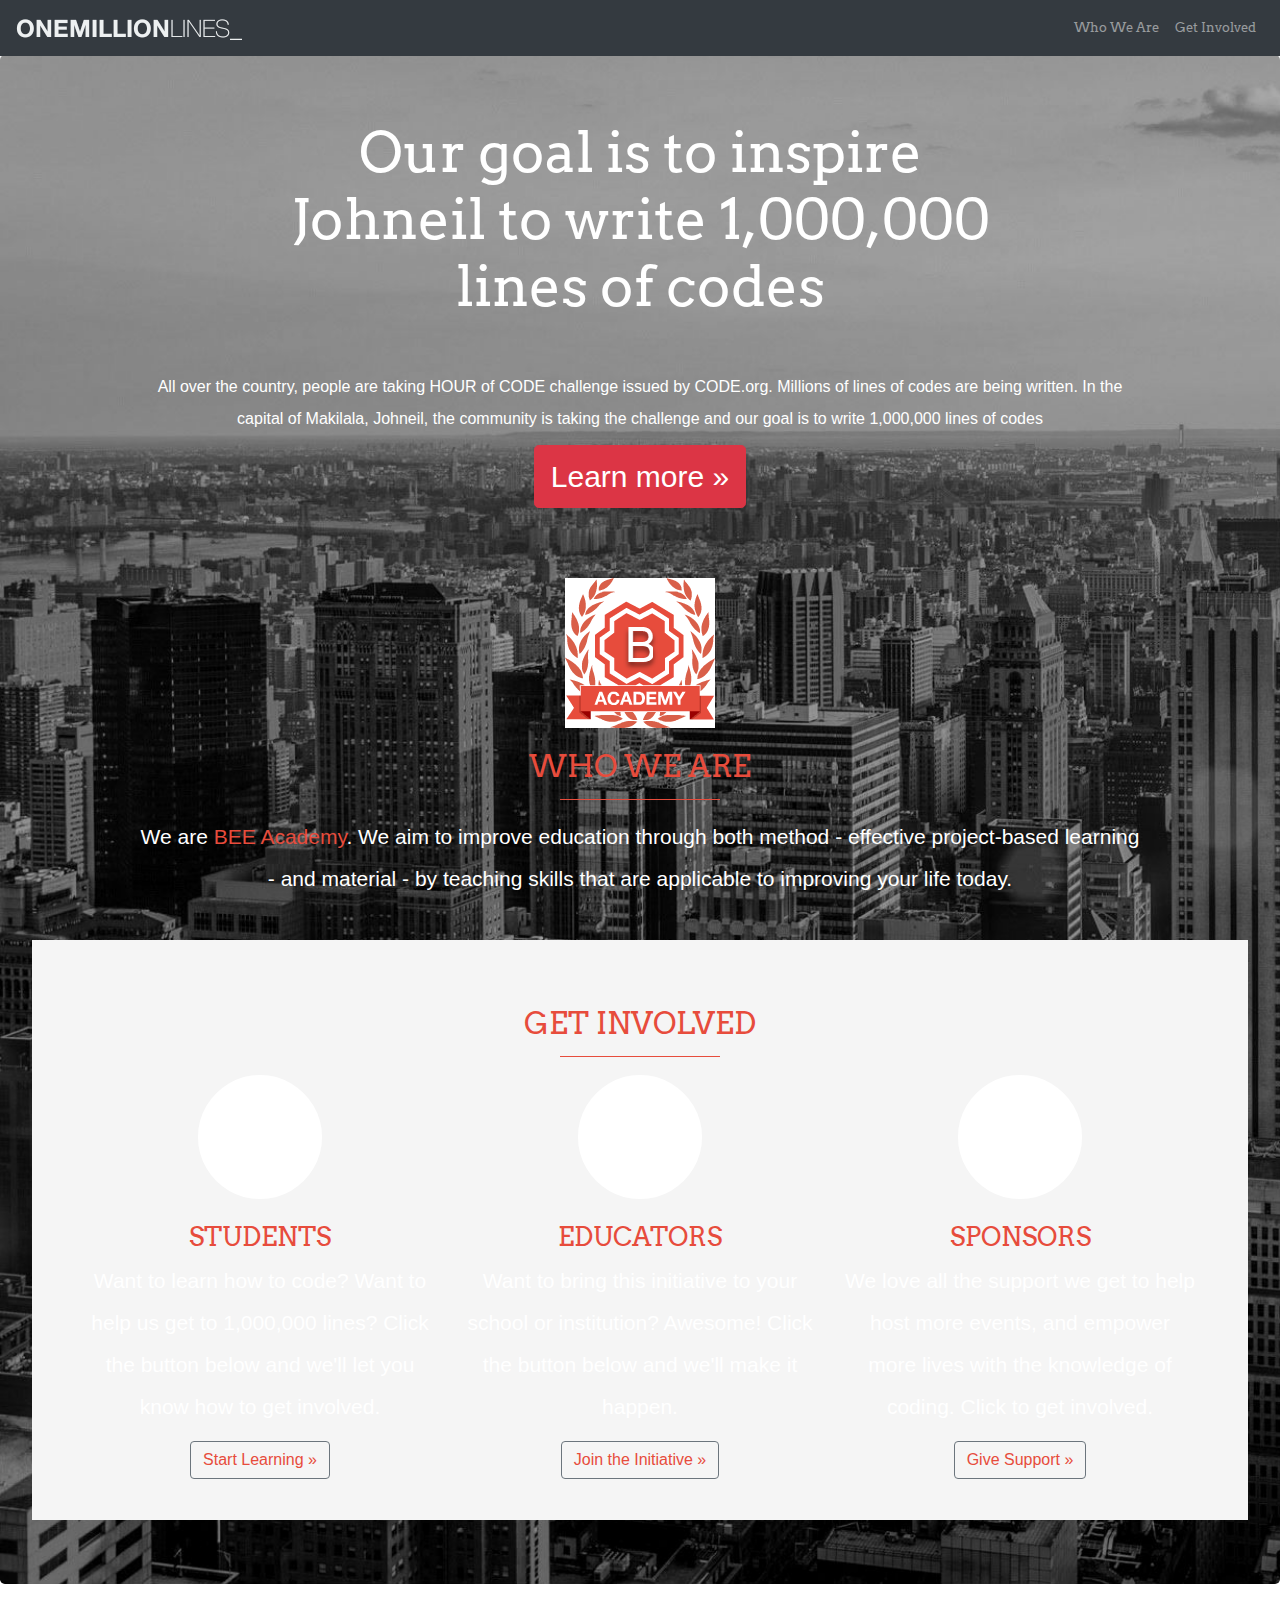
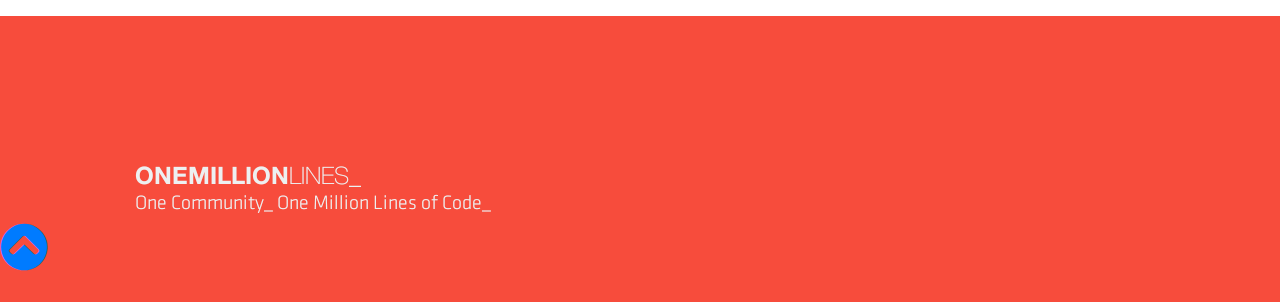
==== commit d96e8c09: "added modal" ====
--- a/index.html
+++ b/index.html
@@ -24,7 +24,7 @@
   <body data-spy="scroll" data-target=".navbar-collapse" data-offset="50">
 
     <nav class="navbar navbar-expand-md navbar-dark fixed-top bg-dark">
-      <a class="navbar-brand" href="#"><img class="brand_sogo" src="images/top_logo.png" title="SoGo" alt="SoGo" ></a>
+      <a class="navbar-brand" href="#jumbotron"><img class="brand_sogo" src="images/top_logo.png" title="SoGo" alt="SoGo" ></a>
       <button class="navbar-toggler" type="button" data-toggle="collapse" data-target="#navbarsExampleDefault" aria-controls="navbarsExampleDefault" aria-expanded="false" aria-label="Toggle navigation">
         <span class="navbar-toggler-icon"></span>
       </button>
@@ -59,11 +59,22 @@
     <main role="main">
 
       <!-- Main jumbotron for a primary marketing message or call to action -->
-      <div class="jumbotron">
+      <div id="jumbotron" class="jumbotron">
         <div class="container">
           <h1>Our goal is to inspire <br>Johneil to write 1,000,000</br> lines of codes</h1>         
           <p>All over the country, people are taking <strong>HOUR of CODE</strong> challenge issued by <strong>CODE.org</strong>. Millions of lines of codes are being written. In the capital of Makilala, Johneil, the community is taking the challenge and our goal is to write 1,000,000 lines of codes</p>
-          <p><a class="btn btn-danger btn-lg" href="#" role="button">Learn more &raquo;</a></p>
+          <p><a class="btn btn-danger btn-lg" href="#" role="button" data-toggle="modal" data-target="#myModal">Learn more &raquo;</a></p>
+          <!-- Modal -->
+		  <div class="modal fade" id="myModal" role="dialog">
+		    <div class="modal-dialog">
+
+		      <!-- Modal content-->
+		      <div class="modal-content">
+		        <div class="modal-header">
+		          <iframe width="560" height="315" src="https://www.youtube.com/embed/aZla1ttZHaw" frameborder="0" allow="autoplay; encrypted-media" allowfullscreen></iframe>
+		      </div>
+		    </div>
+		  </div> 
           <img src="images/code.png" title="SoGo Logo" alt="sogo.org">
         </div>
       </div>
@@ -89,7 +100,7 @@
             </span>
             <h3>Students</h3>
             <p class="column">Want to learn how to code? Want to help us get to 1,000,000 lines? Click the button below and we'll let you know how to get involved.</p>
-            <p><a class="btn btn-sponsor" href="https://www.google.com/search?source=hp&ei=_tg-W_KwDonT0ATesYGgAw&q=sogo&oq=sogo&gs_l=psy-ab.3..0j0i131k1l2j0l7.1082.1459.0.2026.5.4.0.0.0.0.180.347.0j2.2.0..3..0...1.1.64.psy-ab..3.2.346.0...0.2SlMjYWk6yk" target="_blank" role="button">Start Learning &raquo;</a></p>
+            <p><a class="btn btn-sponsor" href="grid.html" target="_blank" role="button">Start Learning &raquo;</a></p>
           </div>
           <div class="col-md-4">
             <span class="fa-stack fa-4x">
@@ -121,14 +132,20 @@
       <div class="container">
         <p><img src="images/footer.png"></p>
       </div>
+      <div id="back-to-top">
+    	<a href="#jumbotron"><i class="fas fa-3x fa-chevron-circle-up"></i>
+      </div>
     </footer>
+
+
 
     <!-- Bootstrap core JavaScript
     ================================================== -->
     <!-- Placed at the end of the document so the pages load faster -->
-    <script src="https://code.jquery.com/jquery-3.3.1.slim.min.js" integrity="sha384-q8i/X+965DzO0rT7abK41JStQIAqVgRVzpbzo5smXKp4YfRvH+8abtTE1Pi6jizo" crossorigin="anonymous"></script>
+    <script src="https://code.jquery.com/jquery-3.3.1.min.js"></script>
     <script>window.jQuery || document.write('<script src="../../assets/js/vendor/jquery-slim.min.js"><\/script>')</script>
     <script src="../../assets/js/vendor/popper.min.js"></script>
     <script src="js/bootstrap.min.js"></script>
+    <script src="js/smoothscroll.js"></script>
   </body>
 </html>
--- a/css/custom.css
+++ b/css/custom.css
@@ -106,6 +106,10 @@
 	border: 1px solid #6c757d;
 }
 
+.navbar-dark .navbar-nav .nav-link.active {
+	background-color: black;
+}
+
 /*Responsive*/
 @media (max-width: 1199px) { 
 	.jumbotron h1 {
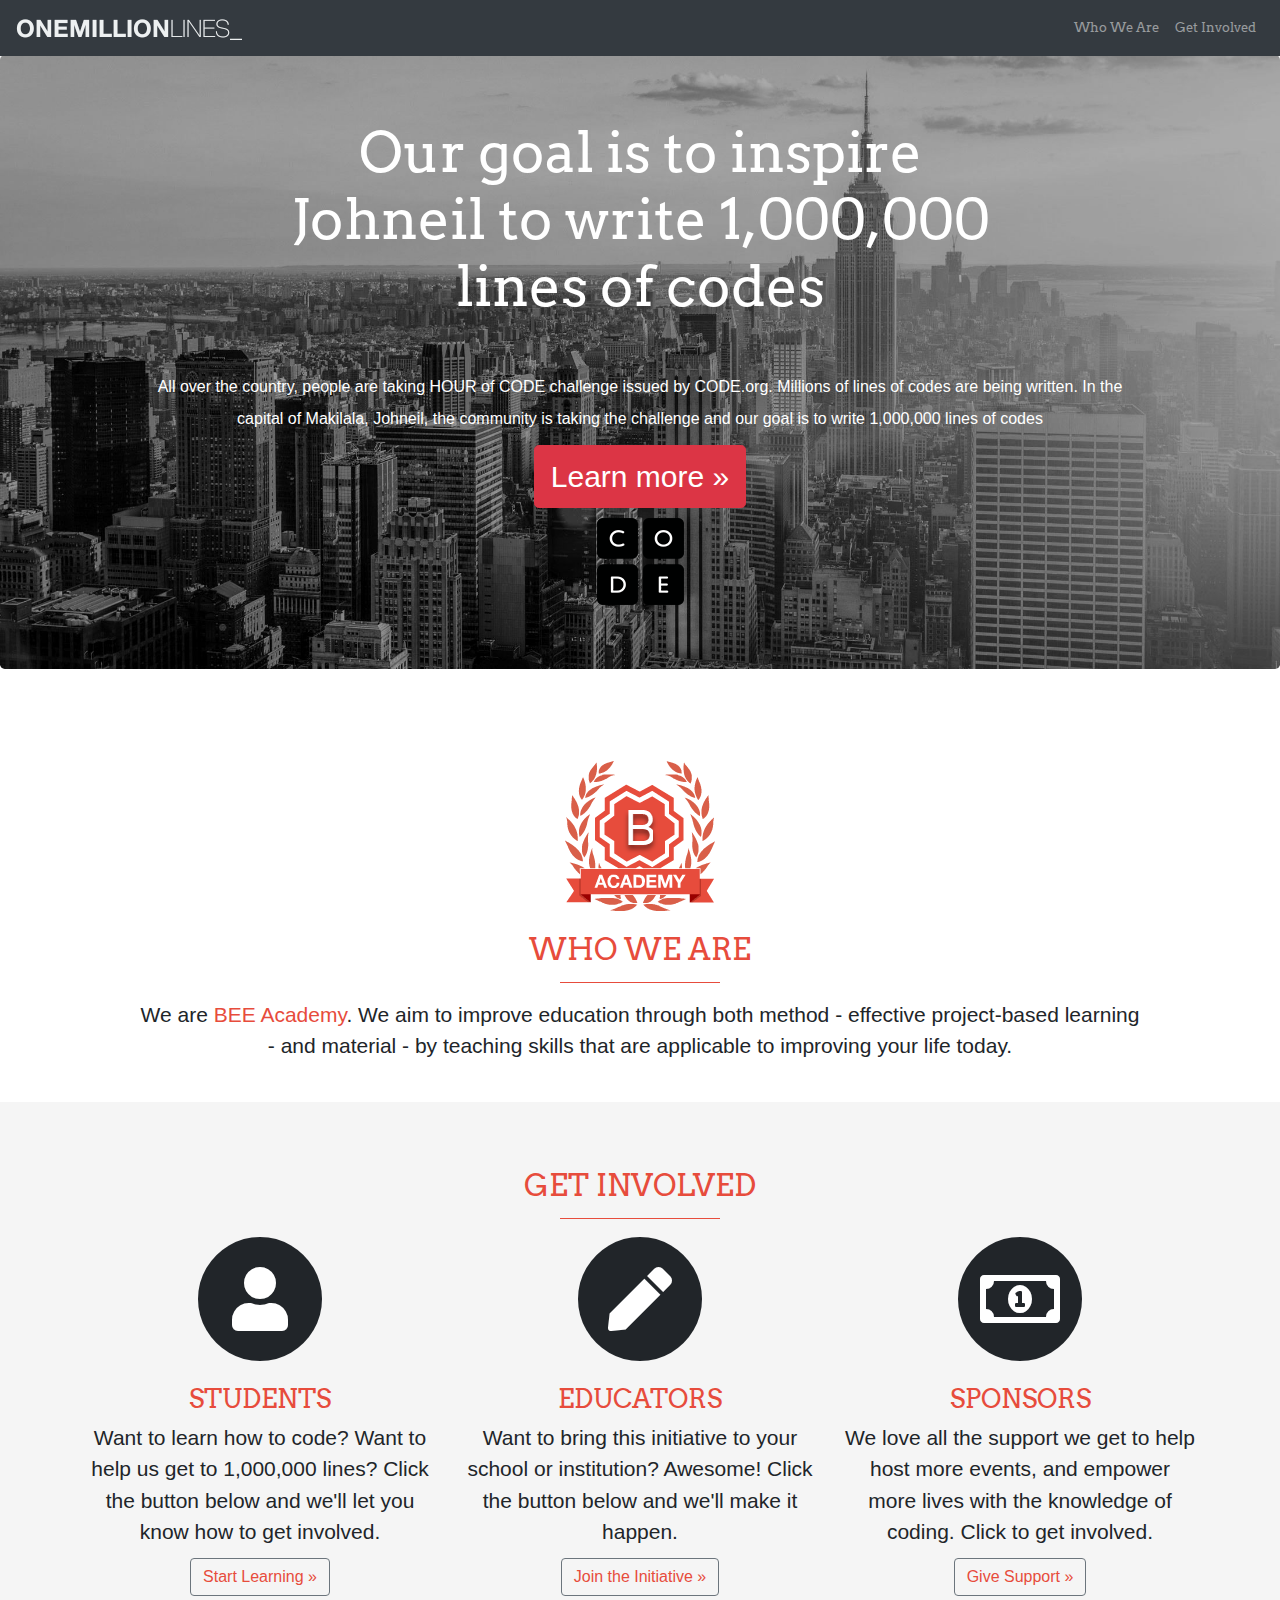
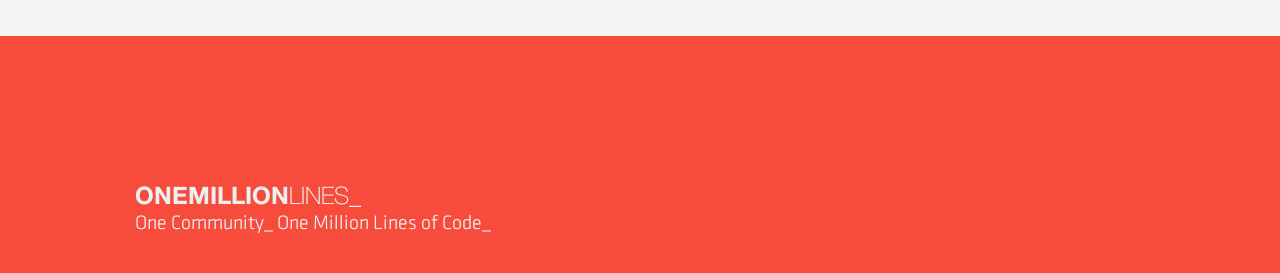
==== commit 7b2481ef: "Revert "added modal"" ====
--- a/index.html
+++ b/index.html
@@ -63,18 +63,7 @@
         <div class="container">
           <h1>Our goal is to inspire <br>Johneil to write 1,000,000</br> lines of codes</h1>         
           <p>All over the country, people are taking <strong>HOUR of CODE</strong> challenge issued by <strong>CODE.org</strong>. Millions of lines of codes are being written. In the capital of Makilala, Johneil, the community is taking the challenge and our goal is to write 1,000,000 lines of codes</p>
-          <p><a class="btn btn-danger btn-lg" href="#" role="button" data-toggle="modal" data-target="#myModal">Learn more &raquo;</a></p>
-          <!-- Modal -->
-		  <div class="modal fade" id="myModal" role="dialog">
-		    <div class="modal-dialog">
-
-		      <!-- Modal content-->
-		      <div class="modal-content">
-		        <div class="modal-header">
-		          <iframe width="560" height="315" src="https://www.youtube.com/embed/aZla1ttZHaw" frameborder="0" allow="autoplay; encrypted-media" allowfullscreen></iframe>
-		      </div>
-		    </div>
-		  </div> 
+          <p><a class="btn btn-danger btn-lg" href="#" role="button">Learn more &raquo;</a></p>
           <img src="images/code.png" title="SoGo Logo" alt="sogo.org">
         </div>
       </div>
@@ -109,7 +98,7 @@
             </span>
             <h3 id="educator">Educators</h3>
             <p class="column">Want to bring this initiative to your school or institution? Awesome! Click the button below and we'll make it happen.</p>
-            <p><a class="btn btn-sponsor" href="https://www.google.com/search?source=hp&ei=_tg-W_KwDonT0ATesYGgAw&q=sogo&oq=sogo&gs_l=psy-ab.3..0j0i131k1l2j0l7.1082.1459.0.2026.5.4.0.0.0.0.180.347.0j2.2.0..3..0...1.1.64.psy-ab..3.2.346.0...0.2SlMjYWk6yk" target="_blank" role="button">Join the Initiative &raquo;</a></p>
+            <p><a class="btn btn-sponsor" href="https://www.google.com" target="_blank" role="button">Join the Initiative &raquo;</a></p>
           </div>
           <div class="col-md-4">
             <span class="fa-stack fa-4x">
@@ -132,12 +121,7 @@
       <div class="container">
         <p><img src="images/footer.png"></p>
       </div>
-      <div id="back-to-top">
-    	<a href="#jumbotron"><i class="fas fa-3x fa-chevron-circle-up"></i>
-      </div>
     </footer>
-
-
 
     <!-- Bootstrap core JavaScript
     ================================================== -->
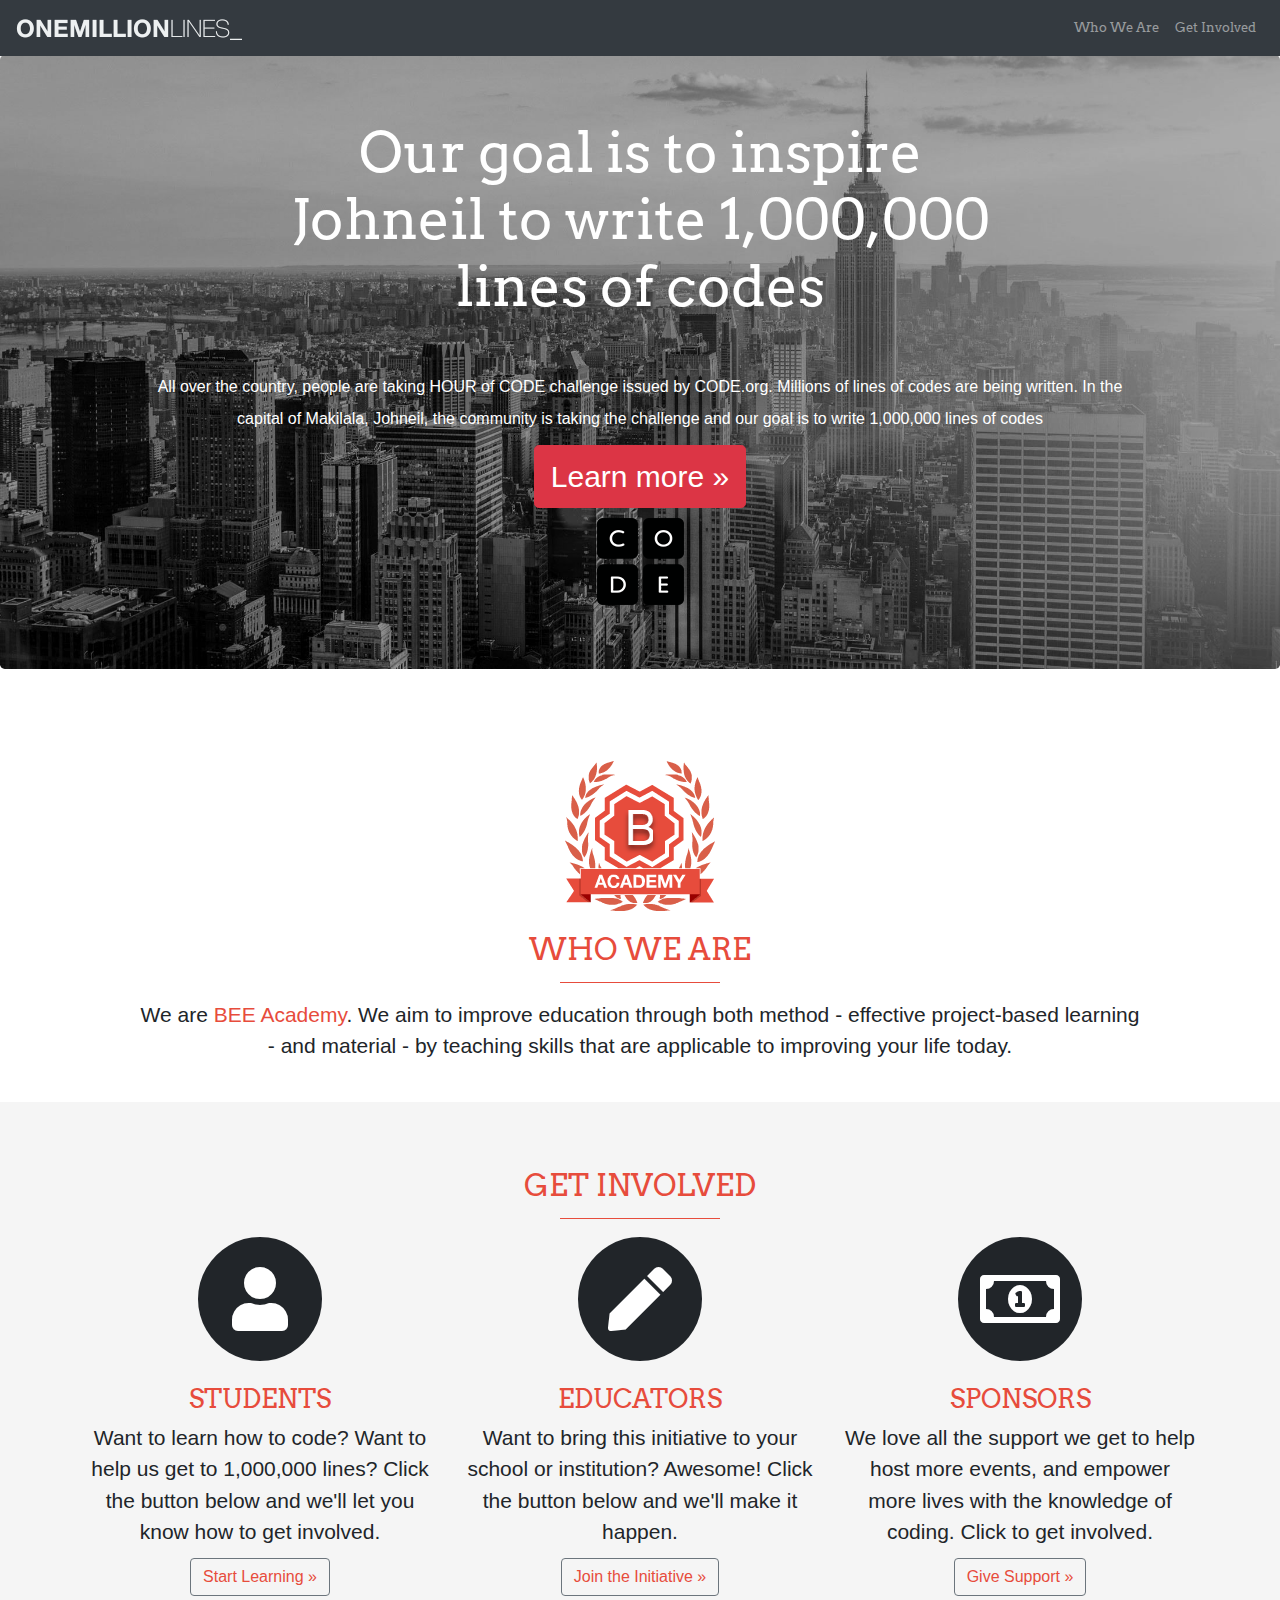
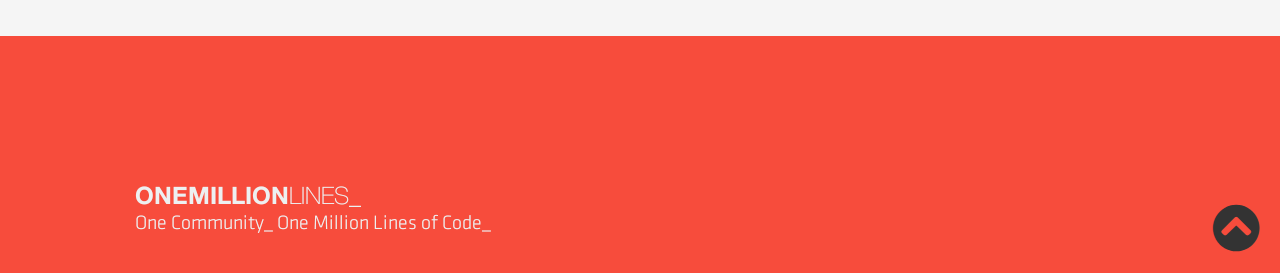
==== commit b8d1cf10: "final embed" ====
--- a/index.html
+++ b/index.html
@@ -36,23 +36,8 @@
           </li>
           <li class="nav-item">
             <a class="nav-link" href="#get-involved">Get Involved</a>
-          </li>
-          <!--<li class="nav-item">
-            <a class="nav-link disabled" href="#">Disabled</a>
-          </li>-->
-          <!--<li class="nav-item dropdown">
-            <a class="nav-link dropdown-toggle" href="http://example.com" id="dropdown01" data-toggle="dropdown" aria-haspopup="true" aria-expanded="false">Dropdown</a>
-            <div class="dropdown-menu" aria-labelledby="dropdown01">
-              <a class="dropdown-item" href="#">Action</a>
-              <a class="dropdown-item" href="#">Another action</a>
-              <a class="dropdown-item" href="#">Something else here</a>
-            </div>
-          </li>-->
-        </ul>
-        <!--<form class="form-inline my-2 my-lg-0">
-          <input class="form-control mr-sm-2" type="text" placeholder="Search" aria-label="Search">
-          <button class="btn btn-outline-success my-2 my-sm-0" type="submit">Search</button>
-        </form>-->
+          </li>         
+        </ul>       
       </div>
     </nav>
 
@@ -63,7 +48,19 @@
         <div class="container">
           <h1>Our goal is to inspire <br>Johneil to write 1,000,000</br> lines of codes</h1>         
           <p>All over the country, people are taking <strong>HOUR of CODE</strong> challenge issued by <strong>CODE.org</strong>. Millions of lines of codes are being written. In the capital of Makilala, Johneil, the community is taking the challenge and our goal is to write 1,000,000 lines of codes</p>
-          <p><a class="btn btn-danger btn-lg" href="#" role="button">Learn more &raquo;</a></p>
+          <p><a class="btn btn-danger btn-lg" href="#" role="button" data-toggle="modal" data-target="#myModal">Learn more &raquo;</a></p>
+          <!-- Modal -->
+		  <div class="modal fade" id="myModal" role="dialog">
+		    <div class="modal-dialog">
+
+		      <!-- Modal content-->
+		      <div class="modal-content">
+		        <div class="modal-header">
+		          <iframe width="560" height="315" src="https://www.youtube.com/embed/aZla1ttZHaw" frameborder="0" allow="autoplay; encrypted-media" allowfullscreen></iframe>
+		      	</div>
+		      </div>
+		   	</div>
+		  </div> 
           <img src="images/code.png" title="SoGo Logo" alt="sogo.org">
         </div>
       </div>
@@ -73,10 +70,8 @@
         <h2>Who We Are</h2>
         <hr>
         <p>We are <a href="http://www.beeacademy.com" target="_blank">BEE Academy</a>. We aim to improve education through both method - effective project-based learning - and material - by teaching skills that are applicable to improving your life today.</p>
-
       </div>
     </div>
-
     <div id="get-involved">
       <div class="container homepage">
         <h2>Get Involved</h2>  
@@ -98,7 +93,7 @@
             </span>
             <h3 id="educator">Educators</h3>
             <p class="column">Want to bring this initiative to your school or institution? Awesome! Click the button below and we'll make it happen.</p>
-            <p><a class="btn btn-sponsor" href="https://www.google.com" target="_blank" role="button">Join the Initiative &raquo;</a></p>
+            <p><a class="btn btn-sponsor" href="https://www.google.com/search?source=hp&ei=_tg-W_KwDonT0ATesYGgAw&q=sogo&oq=sogo&gs_l=psy-ab.3..0j0i131k1l2j0l7.1082.1459.0.2026.5.4.0.0.0.0.180.347.0j2.2.0..3..0...1.1.64.psy-ab..3.2.346.0...0.2SlMjYWk6yk" target="_blank" role="button">Join the Initiative &raquo;</a></p>
           </div>
           <div class="col-md-4">
             <span class="fa-stack fa-4x">
@@ -121,7 +116,12 @@
       <div class="container">
         <p><img src="images/footer.png"></p>
       </div>
+      <div id="back-to-top">
+    	<a href="#jumbotron"><i class="fas fa-3x fa-chevron-circle-up"></i>
+      </div>
     </footer>
+
+
 
     <!-- Bootstrap core JavaScript
     ================================================== -->
--- a/css/custom.css
+++ b/css/custom.css
@@ -18,10 +18,21 @@
 	padding-top: 30px;
 }
 
+#back-to-top {
+	position: absolute;
+    bottom: 20px;
+    right: 20px;
+}
+
+#back-to-top a {
+	color: #333;
+}
+
 footer {
 	background-color: #f74c3c;
     padding-top: 150px;
     padding-bottom: 30px;
+    position: relative;
 }
 
 .jumbotron {
@@ -128,10 +139,6 @@
 		padding: 0 10px;		
 	}
 
-	/*.jumbotron {
-		background-size: 112%;
-	}*/
-
 	#get-involved .col-md-4 {
 		padding-top: 16px;
 		padding-bottom: 16px;
